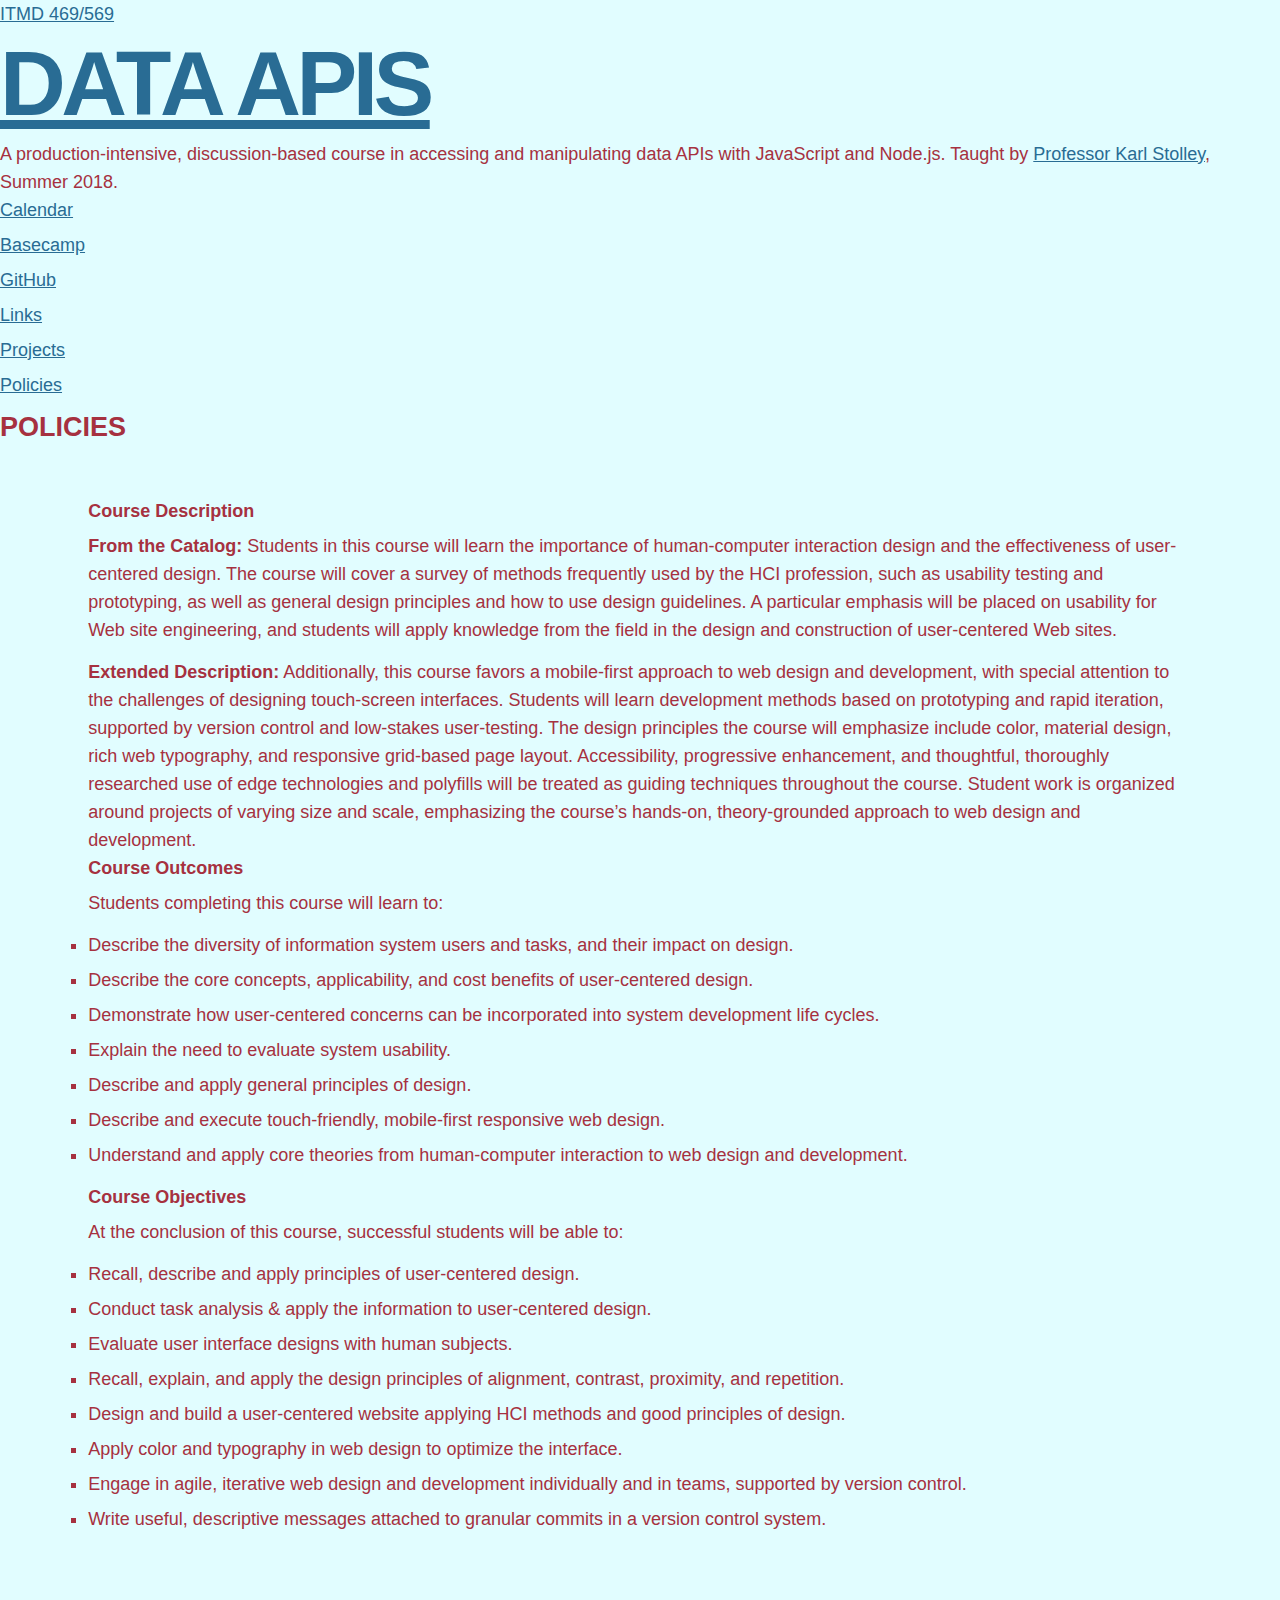
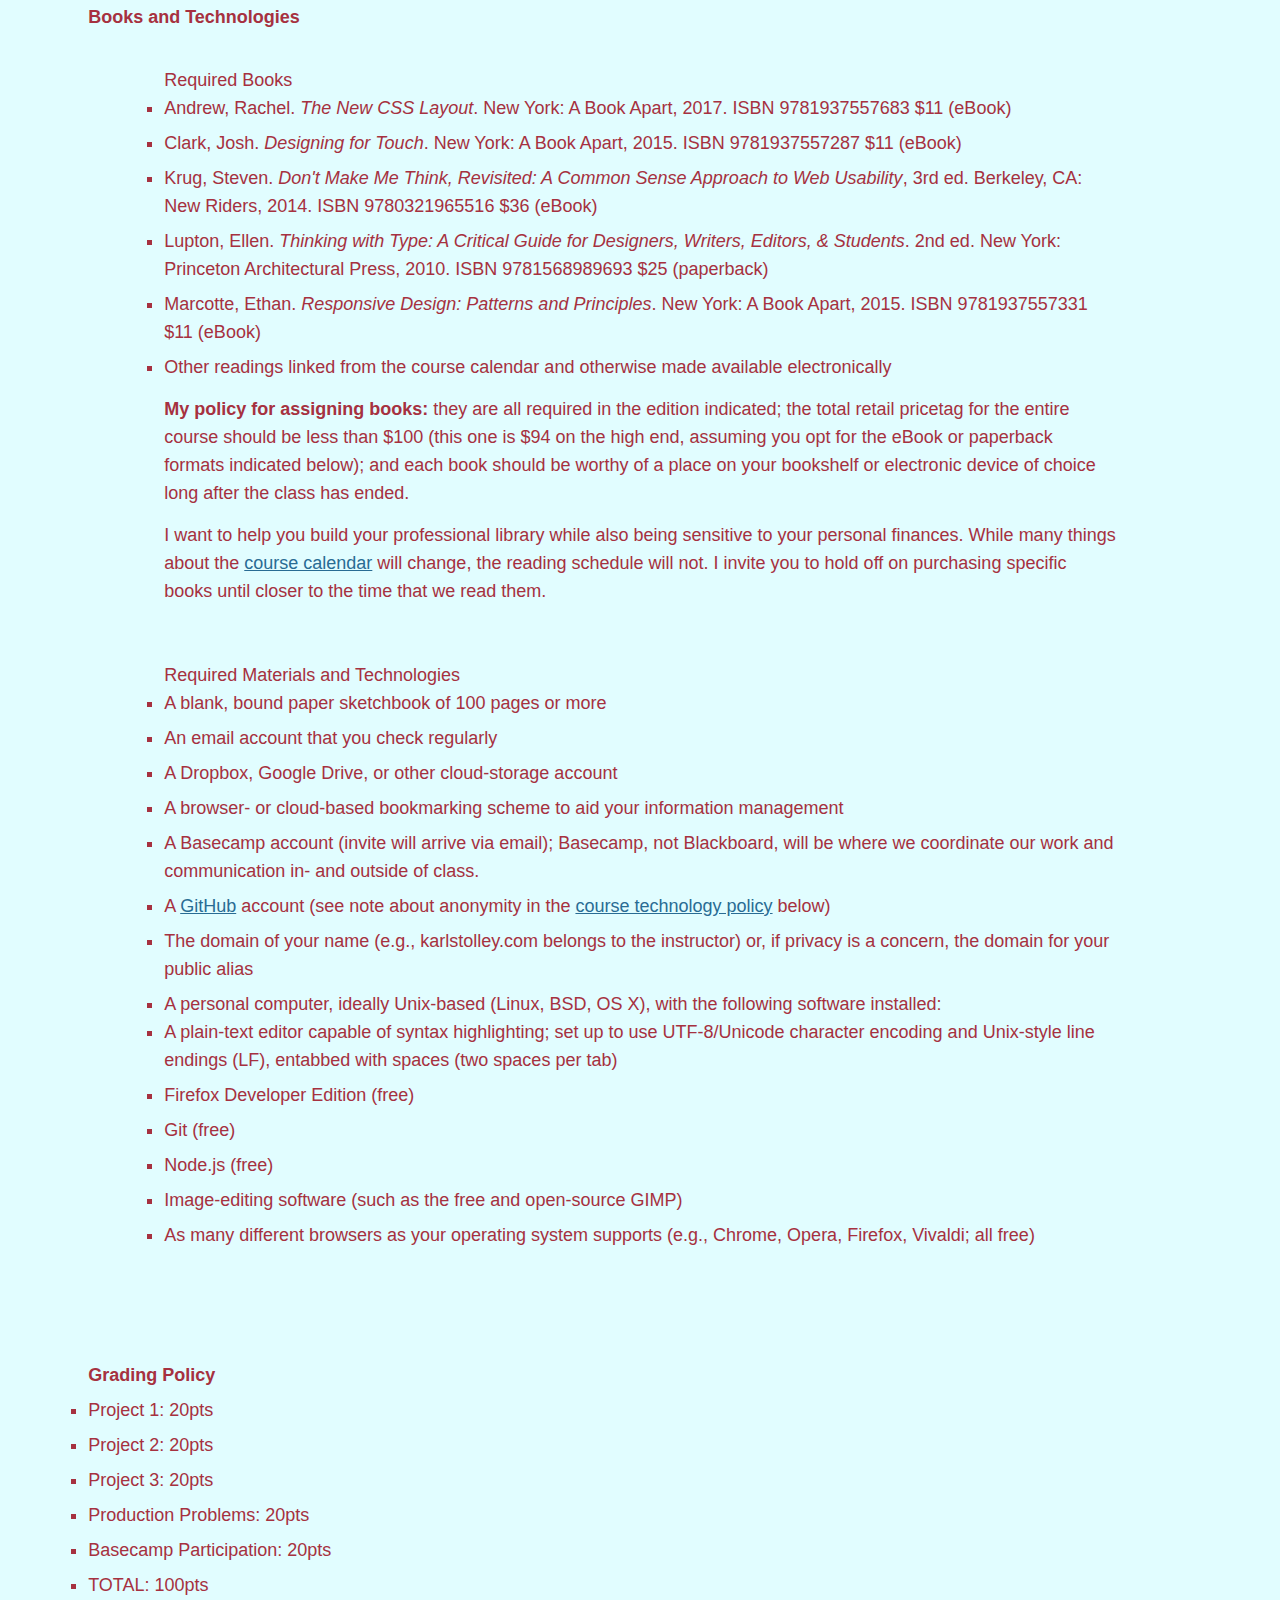
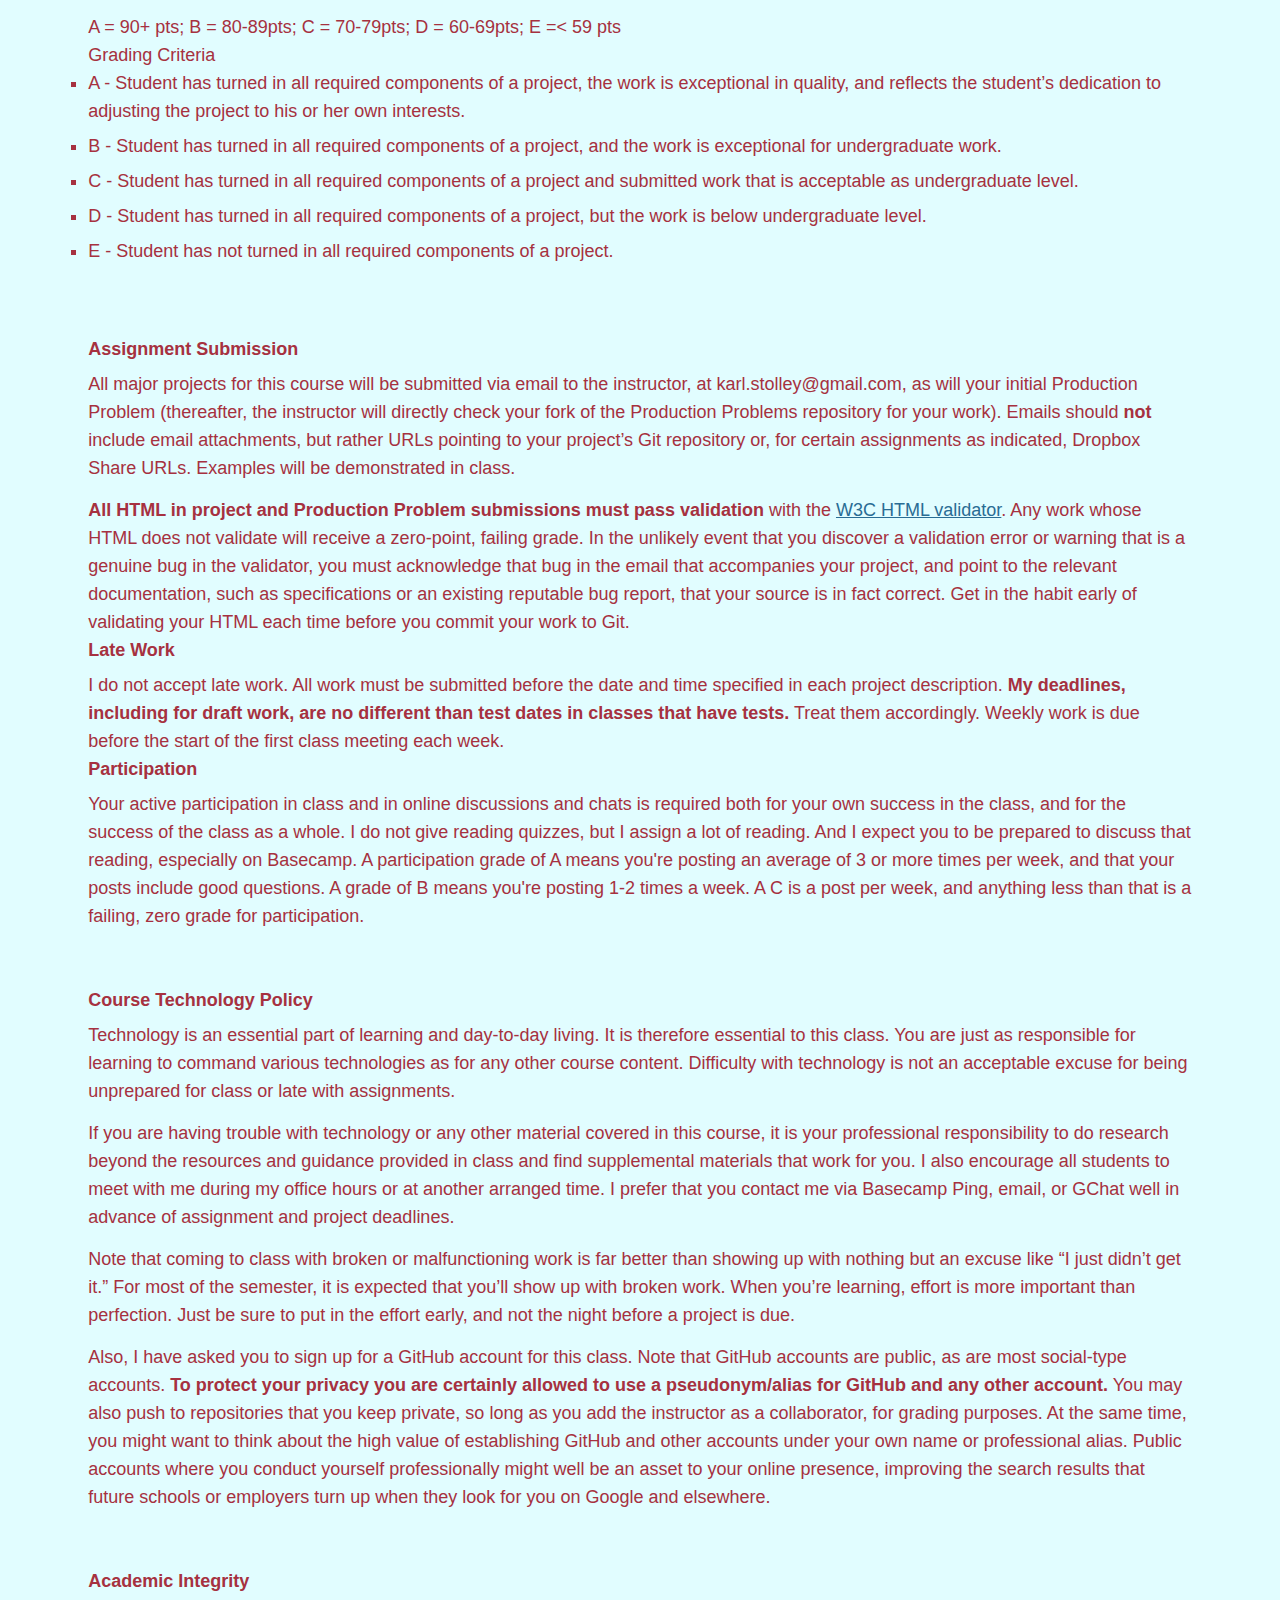
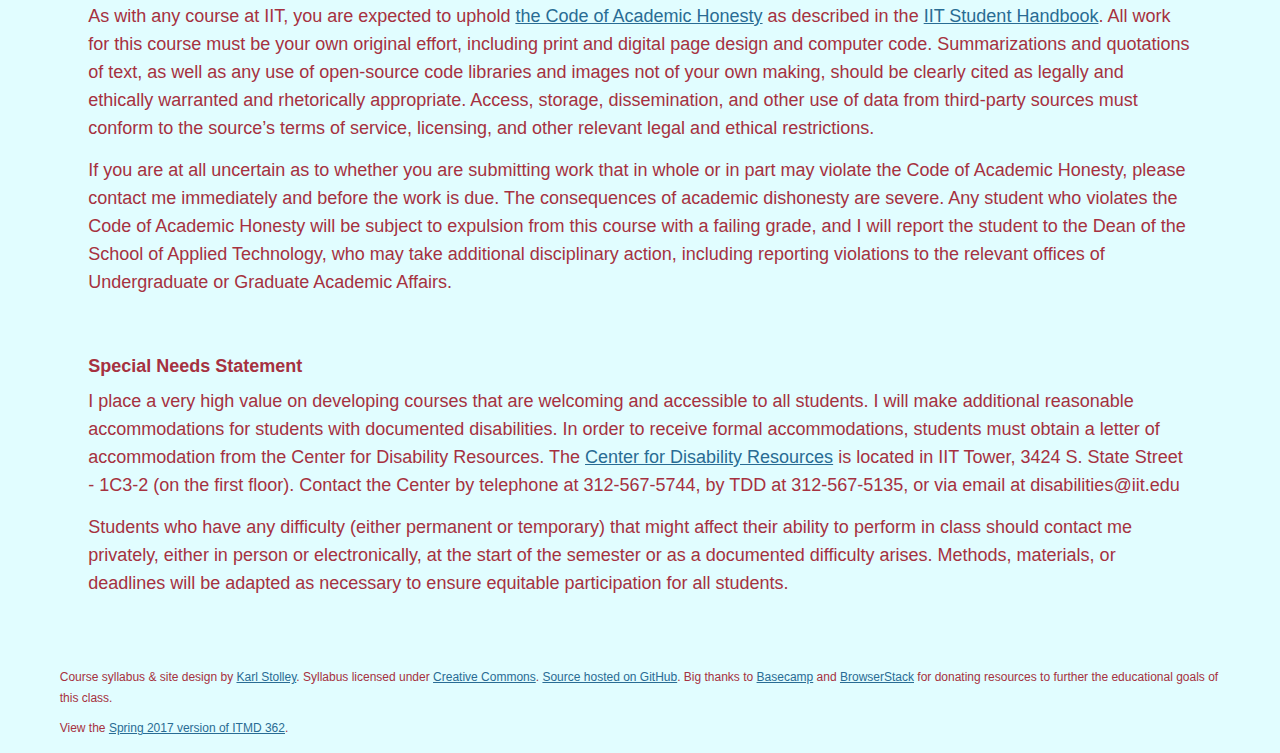
==== policies/index.html @ 27310d72 "Update <head> and <header> for summer API class" ====
<!DOCTYPE html>
<html lang="en" id="policies">
<head>
  <meta charset="utf-8" />
  <title>ITMD 469/569: Data APIs</title>
  <meta name="viewport" content="width=device-width, initial-scale=1.0, shrink-to-fit=no" />
  <link rel="stylesheet" href="../screen.css" media="screen" />
</head>
<body>
<header id="header">
  <a href="https://courses.karlstolley.com/summer-apis/" rel="home">
    <small>ITMD 469/569</small>
    <h1>
      Data APIs
    </h1>
  </a>
  <p class="tagline">
    A production-intensive, discussion-based course in accessing and manipulating data APIs with
    JavaScript and Node.js. Taught by <a href="../#instructor">Professor Karl Stolley</a>, Summer 2018.
  </p>
  <nav id="navigation">
    <ul class="nav">
      <li id="nav-cal"><a href="../">Calendar</a></li>
      <li id="nav-bcp"><a href="https://3.basecamp.com/3058761/projects/7580688">Basecamp</a></li>
      <li id="nav-dem"><a href="https://github.com/2018-summer-apis">GitHub</a></li>
      <li id="nav-lnk"><a href="../#links">Links</a></li>
      <li id="nav-pro"><a href="../projects/#current">Projects</a></li>
      <li id="nav-pol"><a href="../policies/">Policies</a></li>
    </ul>
  </nav>
</header>

<main id="content">
  <article class="primary">
    <header>
      <h2>Policies</h2>
    </header>
    <section id="general">
      <h3>Course Description</h3>
      <p>
        <b>From the Catalog:</b> Students in this course will learn the importance of
        human-computer interaction design and the effectiveness of user-centered design. The
        course will cover a survey of methods frequently used by the HCI profession, such as
        usability testing and prototyping, as well as general design principles and how to use
        design guidelines. A particular emphasis will be placed on usability for Web site
        engineering, and students will apply knowledge from the field in the design and
        construction of user-centered Web sites.
      </p>
      <p>
        <b>Extended Description:</b> Additionally, this course favors a mobile-first approach to
        web design and development, with special attention to the challenges of designing
        touch-screen interfaces. Students will learn development methods based on prototyping and
        rapid iteration, supported by version control and low-stakes user-testing. The design
        principles the course will emphasize include color, material design, rich web typography,
        and responsive grid-based page layout. Accessibility, progressive enhancement, and
        thoughtful, thoroughly researched use of edge technologies and polyfills will be treated
        as guiding techniques throughout the course. Student work is organized around projects of
        varying size and scale, emphasizing the course’s hands-on, theory-grounded approach to web
        design and development.
      </p>
      <h3>Course Outcomes</h3>
      <p>
        Students completing this course will learn to:
      </p>
      <ul>
        <li>
          Describe the diversity of information system users and tasks, and their impact on
          design.
        </li>
        <li>
          Describe the core concepts, applicability, and cost benefits of user-centered design.
        </li>
        <li>
          Demonstrate how user-centered concerns can be incorporated into system development
          life cycles.
        </li>
        <li>Explain the need to evaluate system usability.</li>
        <li>Describe and apply general principles of design.</li>
        <li>Describe and execute touch-friendly, mobile-first responsive web design.</li>
        <li>
          Understand and apply core theories from human-computer interaction to web design and
          development.
        </li>
      </ul>
      <h3>Course Objectives</h3>
      <p>
        At the conclusion of this course, successful students will be able to:
      </p>
      <ul>
        <li>Recall, describe and apply principles of user-centered design.</li>
        <li>Conduct task analysis &amp; apply the information to user-centered design.</li>
        <li>Evaluate user interface designs with human subjects.</li>
        <li>
          Recall, explain, and apply the design principles of alignment, contrast, proximity,
          and repetition.
        </li>
        <li>
          Design and build a user-centered website applying HCI methods and good principles of
          design.
        </li>
        <li>Apply color and typography in web design to optimize the interface.</li>
        <li>
          Engage in agile, iterative web design and development individually and in teams, supported
          by version control.
        </li>
        <li>
          Write useful, descriptive messages attached to granular commits in a version control
          system.
        </li>
      </ul>
    </section>
    <section id="materials">
      <h3>Books and Technologies</h3>
      <section id="books">
        <h4>Required Books</h4>
        <ul>
          <li>
            Andrew, Rachel. <i>The New CSS Layout</i>. New York: A Book Apart, 2017.
            ISBN 9781937557683 $11 (eBook)
          </li>
          <li>
            Clark, Josh. <i>Designing for Touch</i>. New York: A Book Apart, 2015.
            ISBN 9781937557287 $11 (eBook)
          </li>
          <li>
            Krug, Steven. <i>Don't Make Me Think, Revisited: A Common Sense Approach to Web
            Usability</i>, 3rd ed. Berkeley, CA: New Riders, 2014. ISBN 9780321965516 $36 (eBook)
          </li>
          <li>
            Lupton, Ellen. <i>Thinking with Type: A Critical Guide for Designers, Writers, Editors,
            &amp; Students</i>. 2nd ed. New York: Princeton Architectural Press, 2010.
            ISBN 9781568989693 $25 (paperback)
          </li>
          <li>
            Marcotte, Ethan. <i>Responsive Design: Patterns and Principles</i>. New York: A Book
            Apart, 2015. ISBN 9781937557331 $11 (eBook)
          </li>
          <li>
            Other readings linked from the course calendar and otherwise made available
            electronically
          </li>
        </ul>
        <p class="note">
          <b>My policy for assigning books:</b> they are all required in the edition indicated; the
          total retail pricetag for the entire course should be less than $100 (this one is $94 on
          the high end, assuming you opt for the eBook or paperback formats indicated below); and
          each book should be worthy of a place on your bookshelf or electronic device of choice
          long after the class has ended.
        </p>
        <p class="note">
          I want to help you build your professional library while also being sensitive to your
          personal finances. While many things about the <a href="../">course calendar</a> will
          change, the reading schedule will not. I invite you to hold off on purchasing specific
          books until closer to the time that we read them.
        </p>
      </section>
      <section id="technologies">
        <h4>Required Materials and Technologies</h4>
        <ul>
          <li>A blank, bound paper sketchbook of 100 pages or more</li>
          <li>An email account that you check regularly</li>
          <li>A Dropbox, Google Drive, or other cloud-storage account</li>
          <li>A browser- or cloud-based bookmarking scheme to aid your information management</li>
          <li>
            A Basecamp account (invite will arrive via email); Basecamp, not Blackboard, will be
            where we coordinate our work and communication in- and outside of class.
          </li>
          <li>
            A <a href="https://github.com/">GitHub</a> account (see note about anonymity in the
            <a href="technology-policy">course technology policy</a> below)
          </li>
          <li>
            The domain of your name (e.g., karlstolley.com belongs to the instructor) or, if privacy
            is a concern, the domain for your public alias
          </li>
          <li>
            A personal computer, ideally Unix-based (Linux, BSD, OS X), with the following
            software installed:
            <ul>
              <li>
                A plain-text editor capable of syntax highlighting; set up to use UTF-8/Unicode
                character encoding and Unix-style line endings (LF), entabbed with spaces (two
                spaces per tab)
              </li>
              <li>Firefox Developer Edition (free)</li>
              <li>Git (free)</li>
              <li>Node.js (free)</li>
              <li>Image-editing software (such as the free and open-source GIMP)</li>
              <li>
                As many different browsers as your operating system supports (e.g., Chrome, Opera,
                Firefox, Vivaldi; all free)
              </li>
            </ul>
          </li>
        </ul>
      </section>
    </section>
    <section id="grading">
      <h3>Grading Policy</h3>
      <ul>
        <li>Project 1: 20pts</li>
        <li>Project 2: 20pts</li>
        <li>Project 3: 20pts</li>
        <li>Production Problems: 20pts</li>
        <li>Basecamp Participation: 20pts</li>
        <li>TOTAL: 100pts</li>
      </ul>
      <p>A = 90+ pts; B = 80-89pts; C = 70-79pts; D = 60-69pts; E =&lt; 59 pts</p>
      <h4>Grading Criteria</h4>
      <ul>
        <li>
          A - Student has turned in all required components of a project, the work is
          exceptional in quality, and reflects the student’s dedication to adjusting the project
          to his or her own interests.
        </li>
        <li>
          B - Student has turned in all required components of a project, and the work is
          exceptional for undergraduate work.
        </li>
        <li>
          C - Student has turned in all required components of a project and submitted work that
          is acceptable as undergraduate level.
        </li>
        <li>
          D - Student has turned in all required components of a project, but the work is below
          undergraduate level.
        </li>
        <li>
          E - Student has not turned in all required components of a project.
        </li>
      </ul>
    </section>
    <section id="assignments">
      <h3>Assignment Submission</h3>
      <p>
        All major projects for this course will be submitted via email to the instructor, at
        karl.stolley@gmail.com, as will your initial Production Problem (thereafter, the instructor
        will directly check your fork of the Production Problems repository for your work).
        Emails should <b>not</b> include email attachments, but rather URLs pointing to your
        project’s Git repository or, for certain assignments as indicated, Dropbox Share URLs.
        Examples will be demonstrated in class.
      </p>
      <p>
        <b>All HTML in project and Production Problem submissions must pass validation</b> with the
        <a href="https://validator.w3.org/">W3C HTML validator</a>. Any work whose HTML does not
        validate will receive a zero-point, failing grade. In the unlikely event that you discover
        a validation error or warning that is a genuine bug in the validator, you must acknowledge
        that bug in the email that accompanies your project, and point to the relevant
        documentation, such as specifications or an existing reputable bug report, that your source
        is in fact correct. Get in the habit early of validating your HTML each time before you
        commit your work to Git.
      </p>
      <h3>Late Work</h3>
      <p>
        I do not accept late work. All work must be submitted before the date and time specified in
        each project description. <b>My deadlines, including for draft work, are no different than
        test dates in classes that have tests.</b> Treat them accordingly. Weekly work is due before
        the start of the first class meeting each week.
      </p>
      <h3>Participation</h3>
      <p>
        Your active participation in class and in online discussions and chats is required both for
        your own success in the class, and for the success of the class as a whole. I do not give
        reading quizzes, but I assign a lot of reading. And I expect you to be prepared to discuss
        that reading, especially on Basecamp. A participation grade of A means you're posting an
        average of 3 or more times per week, and that your posts include good questions. A grade of
        B means you're posting 1-2 times a week. A C is a post per week, and anything less than that
        is a failing, zero grade for participation.
      </p>
    </section>
    <section id="technology-policy">
      <h3>Course Technology Policy</h3>
      <p>
        Technology is an essential part of learning and day-to-day living. It is therefore
        essential to this class. You are just as responsible for learning to command various
        technologies as for any other course content. Difficulty with technology is not an
        acceptable excuse for being unprepared for class or late with assignments.
      </p>
      <p>
        If you are having trouble with technology or any other material covered in this course,
        it is your professional responsibility to do research beyond the resources and guidance
        provided in class and find supplemental materials that work for you. I also encourage
        all students to meet with me during my office hours or at another arranged time. I
        prefer that you contact me via Basecamp Ping, email, or GChat well in advance of assignment
        and project deadlines.
      </p>
      <p>
        Note that coming to class with broken or malfunctioning work is far better than showing
        up with nothing but an excuse like “I just didn’t get it.” For most of the semester, it
        is expected that you’ll show up with broken work. When you’re learning, effort is more
        important than perfection. Just be sure to put in the effort early, and not the night
        before a project is due.
      </p>
      <p>
        Also, I have asked you to sign up for a GitHub account for this class. Note that GitHub
        accounts are public, as are most social-type accounts. <b>To protect your privacy you are
        certainly allowed to use a pseudonym/alias for GitHub and any other account.</b> You may
        also push to repositories that you keep private, so long as you add the instructor as a
        collaborator, for grading purposes. At the same time, you might want to think about the high
        value of establishing GitHub and other accounts under your own name or professional alias.
        Public accounts where you conduct yourself professionally might well be an asset to your
        online presence, improving the search results that future schools or employers turn up when
        they look for you on Google and elsewhere.
      </p>
    </section>
    <section id="academic-integrity">
      <h3>Academic Integrity</h3>
      <p>
        As with any course at IIT, you are expected to uphold
        <a href="https://web.iit.edu/student-affairs/handbook/fine-print/code-academic-honesty">the Code of Academic Honesty</a>
        as described in the
        <a href="https://web.iit.edu/student-affairs/handbook">IIT Student Handbook</a>. All
        work for this course must be your own original effort, including print and digital page
        design and computer code. Summarizations and quotations of text, as well as any use of
        open-source code libraries and images not of your own making, should be clearly cited as
        legally and ethically warranted and rhetorically appropriate. Access, storage,
        dissemination, and other use of data from third-party sources must conform to the
        source’s terms of service, licensing, and other relevant legal and ethical restrictions.
      </p>
      <p>
        If you are at all uncertain as to whether you are submitting work that in whole or in
        part may violate the Code of Academic Honesty, please contact me immediately and before
        the work is due. The consequences of academic dishonesty are severe. Any student who
        violates the Code of Academic Honesty will be subject to expulsion from this course with
        a failing grade, and I will report the student to the Dean of the School of Applied
        Technology, who may take additional disciplinary action, including reporting
        violations to the relevant offices of Undergraduate or Graduate Academic Affairs.
      </p>
    </section>
    <section id="special-needs">
      <h3>Special Needs Statement</h3>
      <p>
        I place a very high value on developing courses that are welcoming and accessible to all
        students. I will make additional reasonable accommodations for students with documented
        disabilities. In order to receive formal accommodations, students must obtain a letter of
        accommodation from the Center for Disability Resources. The <a
        href="https://web.iit.edu/cdr">Center for Disability Resources</a> is located in IIT Tower,
        3424 S. State Street - 1C3-2  (on the first floor). Contact the Center by telephone at
        312-567-5744, by TDD at 312-567-5135, or via email at disabilities@iit.edu
      </p>
      <p>
        Students who have any difficulty (either permanent or temporary) that might affect their
        ability to perform in class should contact me privately, either in person or electronically,
        at the start of the semester or as a documented difficulty arises. Methods, materials,
        or deadlines will be adapted as necessary to ensure equitable participation for all
        students.
      </p>
    </section>
  </article>
</main>
<footer id="footer">
  <p class="fineprint">
    Course syllabus &amp; site design by <a href="https://karlstolley.com/">Karl Stolley</a>.
    Syllabus licensed under
    <a href="http://creativecommons.org/licenses/by/4.0/" rel="license">Creative Commons</a>.
    <a id="github" href="https://github.com/karlstolley/hci">Source hosted on GitHub</a>. Big thanks to
    <a href="https://basecamp.com">Basecamp</a> and
    <a href="https://www.browserstack.com">BrowserStack</a> for donating resources to further
    the educational goals of this class.
  </p>
  <p class="fineprint">View the <a href="/hci-2017/">Spring 2017 version of ITMD 362</a>.</p>
</footer>
<script src="https://ajax.googleapis.com/ajax/libs/jquery/3.2.1/jquery.min.js"></script>
<script src="../site.js"></script>
</body>
</html>
---- screen.css ----
/* http://meyerweb.com/eric/tools/css/reset/
   v2.0 | 20110126
   License: none (public domain)
*/
/* stylelint-disable */
/* Keep reset CSS to one minified line */
a,abbr,acronym,address,applet,article,aside,audio,b,big,blockquote,body,canvas,caption,center,cite,code,dd,del,details,dfn,div,dl,dt,em,embed,fieldset,figcaption,figure,footer,form,h1,h2,h3,h4,h5,h6,header,hgroup,html,i,iframe,img,ins,kbd,label,legend,li,mark,menu,nav,object,ol,output,p,pre,q,ruby,s,samp,section,small,span,strike,strong,sub,summary,sup,table,tbody,td,tfoot,th,thead,time,tr,tt,u,ul,var,video{margin:0;padding:0;border:0;font:inherit;vertical-align:baseline}article,aside,details,figcaption,figure,footer,header,hgroup,menu,nav,section{display:block}html{line-height:1}ol,ul{list-style:none}blockquote,q{quotes:none}blockquote:after,blockquote:before,q:after,q:before{content:'';content:none}table{border-collapse:collapse;border-spacing:0}
/* stylelint-enable */

/* Custom Site Styles */

/*
  Use the text-size-adjust property
  to prevent automatically inflating
  text on orientation changes
  (portrait to landscape on a phone,
  for example):
*/

html {
  text-rendering: optimizeLegibility;
  -webkit-text-size-adjust: 100%;
  -moz-text-size-adjust: 100%;
  -ie-text-size-adjust: 100%;
  text-size-adjust: 100%;
}

/* ========== Base Styles ========== */
/* Modular Scale: http://www.modularscale.com/?18&px&1.5 */

html {
  font-family: Helvetica, Arial, sans-serif;
  font-size: 1.125em; /* 18px */
  line-height: 1.5556em; /* 28px @ 18px */
  color: #a63140;
  background: #e1fdff;
}

h1,h2,h3 {
  font-weight: bold;
  text-transform: uppercase;
}
h1 {
  font-size: 2.2222em; /* 40 / 18 */
  line-height: 1.4em; /* 56 / 40 */
}
h2 {
  font-size: 1.5em; /* 27 / 18 */
  line-height: 1.037em; /* 28 / 27 */
  padding-bottom:  1.037em; /* 28px / 27px */
}
h3 {
  text-transform: none;
  padding-bottom: 0.3889em; /* 7px */
}

ul,ol {
  margin-left: 1em;
  padding-bottom: 0.3889em; /* 7px */
}
ul li {
  margin-left: 0;
  list-style-type: square;
}
li {
  padding-bottom: 0.3889em; /* 7px */
}
li p {
  padding-top: 0.3889em; /* 7px */
  padding-bottom: 0.3889em; /* 7px */
}
p + ul,
p + p {
  padding-top: 0.7778em; /* 14px */
}


a {
  color: #296c94;
}
cite,em,i {
  font-style: italic;
}
strong,b {
  font-weight: bold;
}

/* ========== Layout =============== */
section,
#details {
  padding: 1.5556em 4.6667%; /* 28px / 600px */
}


/* ========== Modules ============== */
h1 small {
  background: #ffd58e;
  color: #a63140;
  text-align: center;
  display: block;
  line-height: 1;
  font-size: 0.4444em; /* 18 / 40.5 */
  padding-top: 0.3333em; /* 6 / 18 */
  padding-bottom: 0.2222em; /* 4 / 18 */
  margin-bottom: 1.5555em; /* 28 / 18 */
  letter-spacing: 0.1em;
}
h1 b {
  text-transform: none;
  padding-left: 4.6667%;
}
ol.calendar {
  margin-left: 0;
}
#details {
  margin: 0;
}
#details li {
  list-style-type: none;
  padding: 0;
  text-indent: -1em;
  margin-left: 1em;
}
#principles,
#booklist,
#technology {
  color: #ffd58e;
  background: #a63140;
  font-family: Georgia, "Times New Roman", Times, Roman, serif;
}
#footer {
  padding: 3.5em 4.6667% 1.1667em 4.6667%;
  font-size: 0.6667em; /* 12px */
  line-height: 1.75em; /* 21px */
}

.calendar ul {
  color: #296c94;
}
#booklist ul {
  color: #e1fdff;
}
#booklist ul p {
  color: #ffd58e;
}
#booklist ul h3 {
  font-weight: inherit;
  margin: 0;
  padding: 0;
}

/* ========== State ================ */

html.wf-active,
.wf-active h1,
.wf-active h2,
.wf-active h3 {
  font-family: "ff-dax-web-pro";
}
.wf-active #principles,
.wf-active #booklist,
.wf-active #technology {
  font-family: "ff-karbid-slab-web-pro";
}

@media screen and (min-width: 435px) {
  h1 {
    text-align: left;
    font-size: 5.0625em; /* 91.125px */
    line-height: 1.2290em; /* 112 / 91 */
    letter-spacing: -0.05em; /* -4 / 40 */
  }
  h1 small {
    font-size: 0.1975em; /* 18 / 91.125 */
    padding-top: 0.3333em; /* 6 / 18 */
    padding-bottom: 0.2222em; /* 4 / 18 */
    margin-bottom: 0;
  }
  h1 b {
    display: block;
    font-weight: inherit;
    padding: 0 4.6667% 0 4.6667%; /* 28px / 600px */
  }
}

@media screen and (min-width: 550px) {
  ul,ol {
    margin-left: 0;
  }
}

@media screen and (min-width: 635px) {
  /* 3-column layout, 813px viewport
     56px margin, 28px gutter
     Columns    Offset  VP Offset
     1:  215    243     299
     2:  458    486     542
     3:  710    -
  */
  h1 b {
    padding: 0 6.888068881% 0 6.888068881%; /* 56px / 813 */
  }
  section,
  #details {
    padding: 1.5556em 6.888068881%; /* 56px / 813 */
  }
  #summary {
    padding-top: 1.5556em; /* 56px */
  }
}

@media screen and (min-width: 700px) {
  h1 b {
    padding-top: 0.307em; /* 28 / 91.125px = 0.307em */
  }
}

@media screen and  (min-width: 765px) {
  /* 3-column layout, 813px viewport
     56px margin, 28px gutter
     Columns    Offset  VP Offset
     1:  215    243     299
     2:  458    486     542
     3:  710    -
  */
  #details,
  #principles,
  #calendar,
  #technology {
    margin-left: 34.66476462%; /* 243 / 701 */
    padding-left: 3.44403444%; /* 28 / 813 */
  }
  #summary,
  #projects {
    position: absolute;
    width: 26.44526445%; /* 215 / 813 */
    padding: 1.5556em 0; /* 56 / 215 */
    padding-left: 6.888068881%;
  }
  #principles {
    margin-top: 6.222em; /* 112 / 18 = 6.2222222222em */
  }
  #calendar {
    margin-top: 4.667em; /* 84 / 18 = 4.667em */
  }
  #booklist {
    margin-top: 3.111em; /* 56 / 18 = 3.111 */
    margin-bottom: 4.667em; /* 84 / 18 = 4.667em */
  }
  #booklist li {
    display: flex;
    padding-bottom: 1.556em; /* 28 / 18 = 1.5556em */
  }
  #booklist li h3 {
    width: 30.67047076%; /* 215 / 701 */
  }
  #booklist li p {
    flex-basis: auto;
    padding: 0;
    margin: 0; /* 56 / 215 */
    width: 65.33523538%; /* 458 / 701 */
    margin-left: 5.991440799%;
  }
  #booklist aside {
    width: 65.33523538%; /* 458 / 701 */
    padding: 0;
  }
  #technology {
    margin-top: 9.333em; /* 168 / 18 = 9.333em */
  }
  #contact {
    margin-top: 4.667em; /* 84 / 18 = 4.667em */
    width: 65.33523538%; /* 458 / 701 */
  }
}

@media screen and (min-width: 1020px) {
  .calendar {
    display: flex;
    flex-flow: row wrap;
    justify-content: space-around;
  }
  .calendar > li {
    width: 50%;
  }
  .calendar > li:nth-child(odd) {
    box-sizing: border-box;
    padding-right: 1.5556em; /* 28 / 18 = 1.5556 */
  }
}
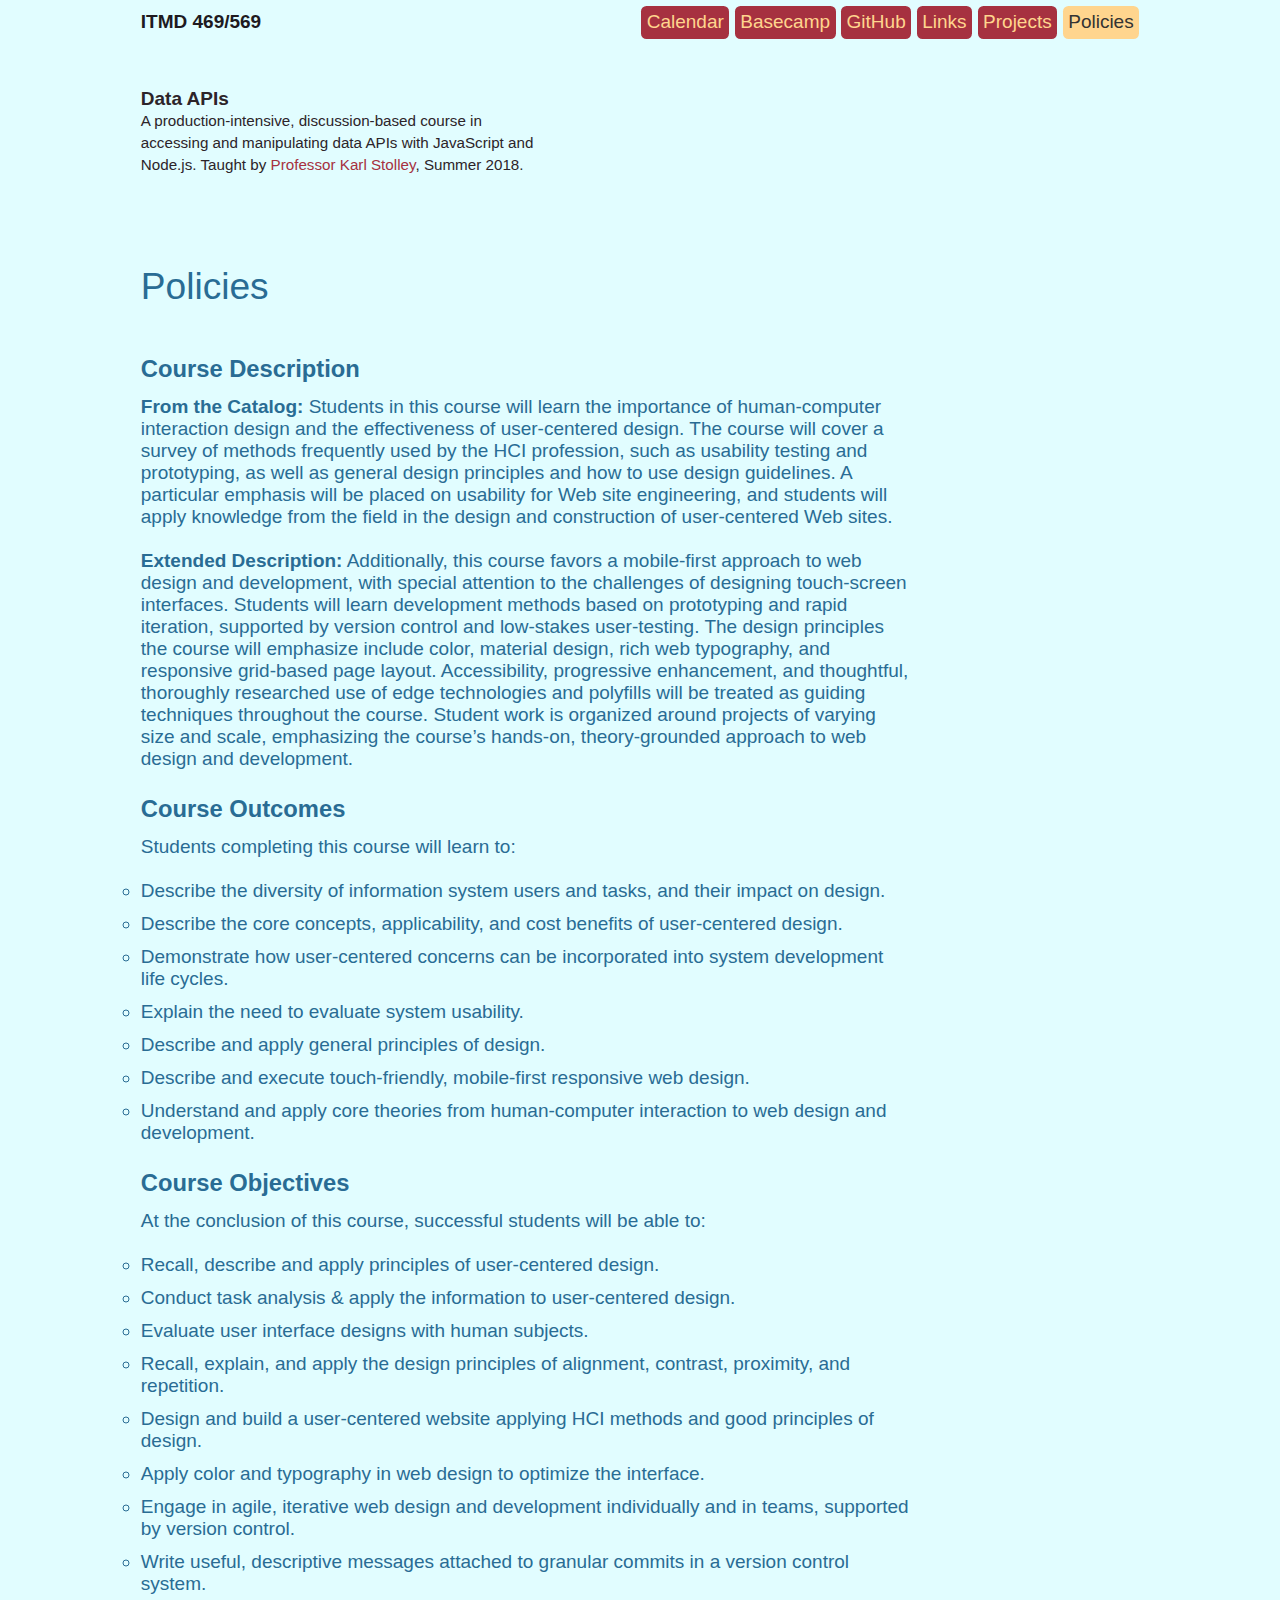
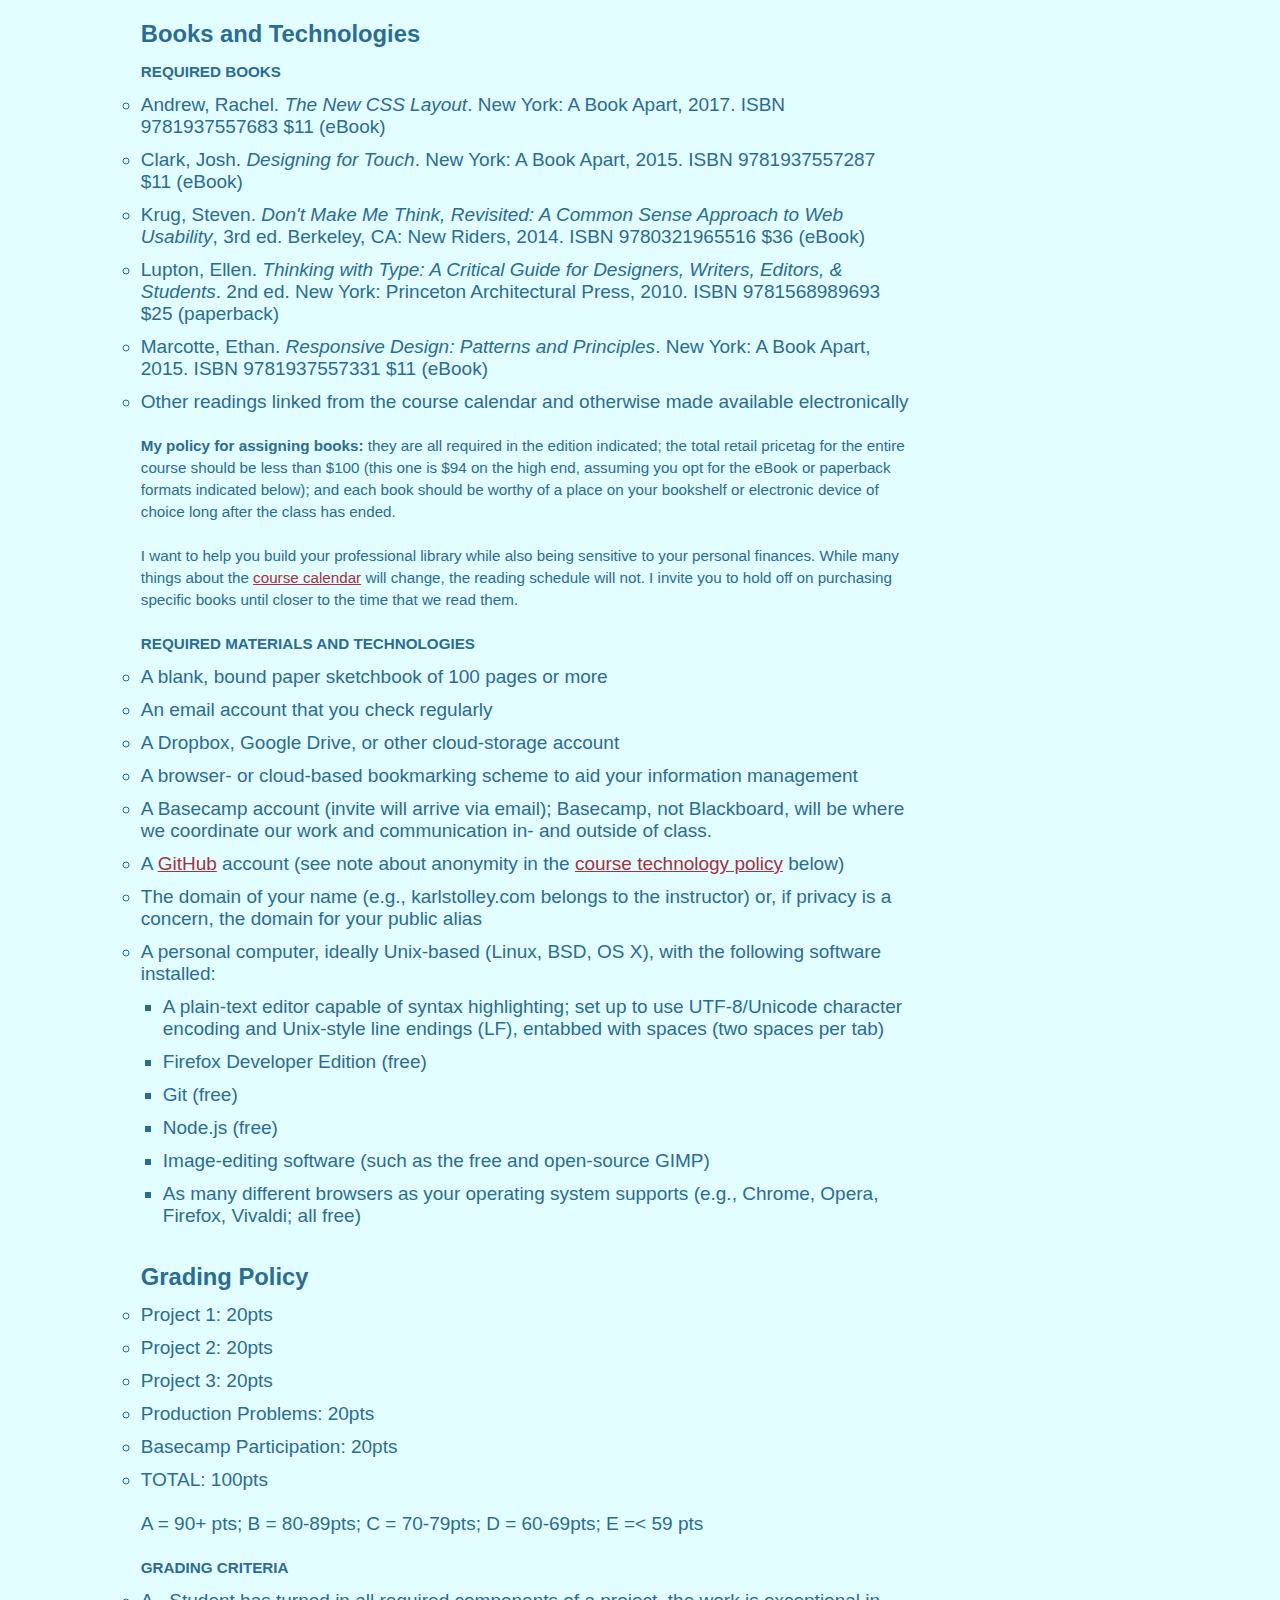
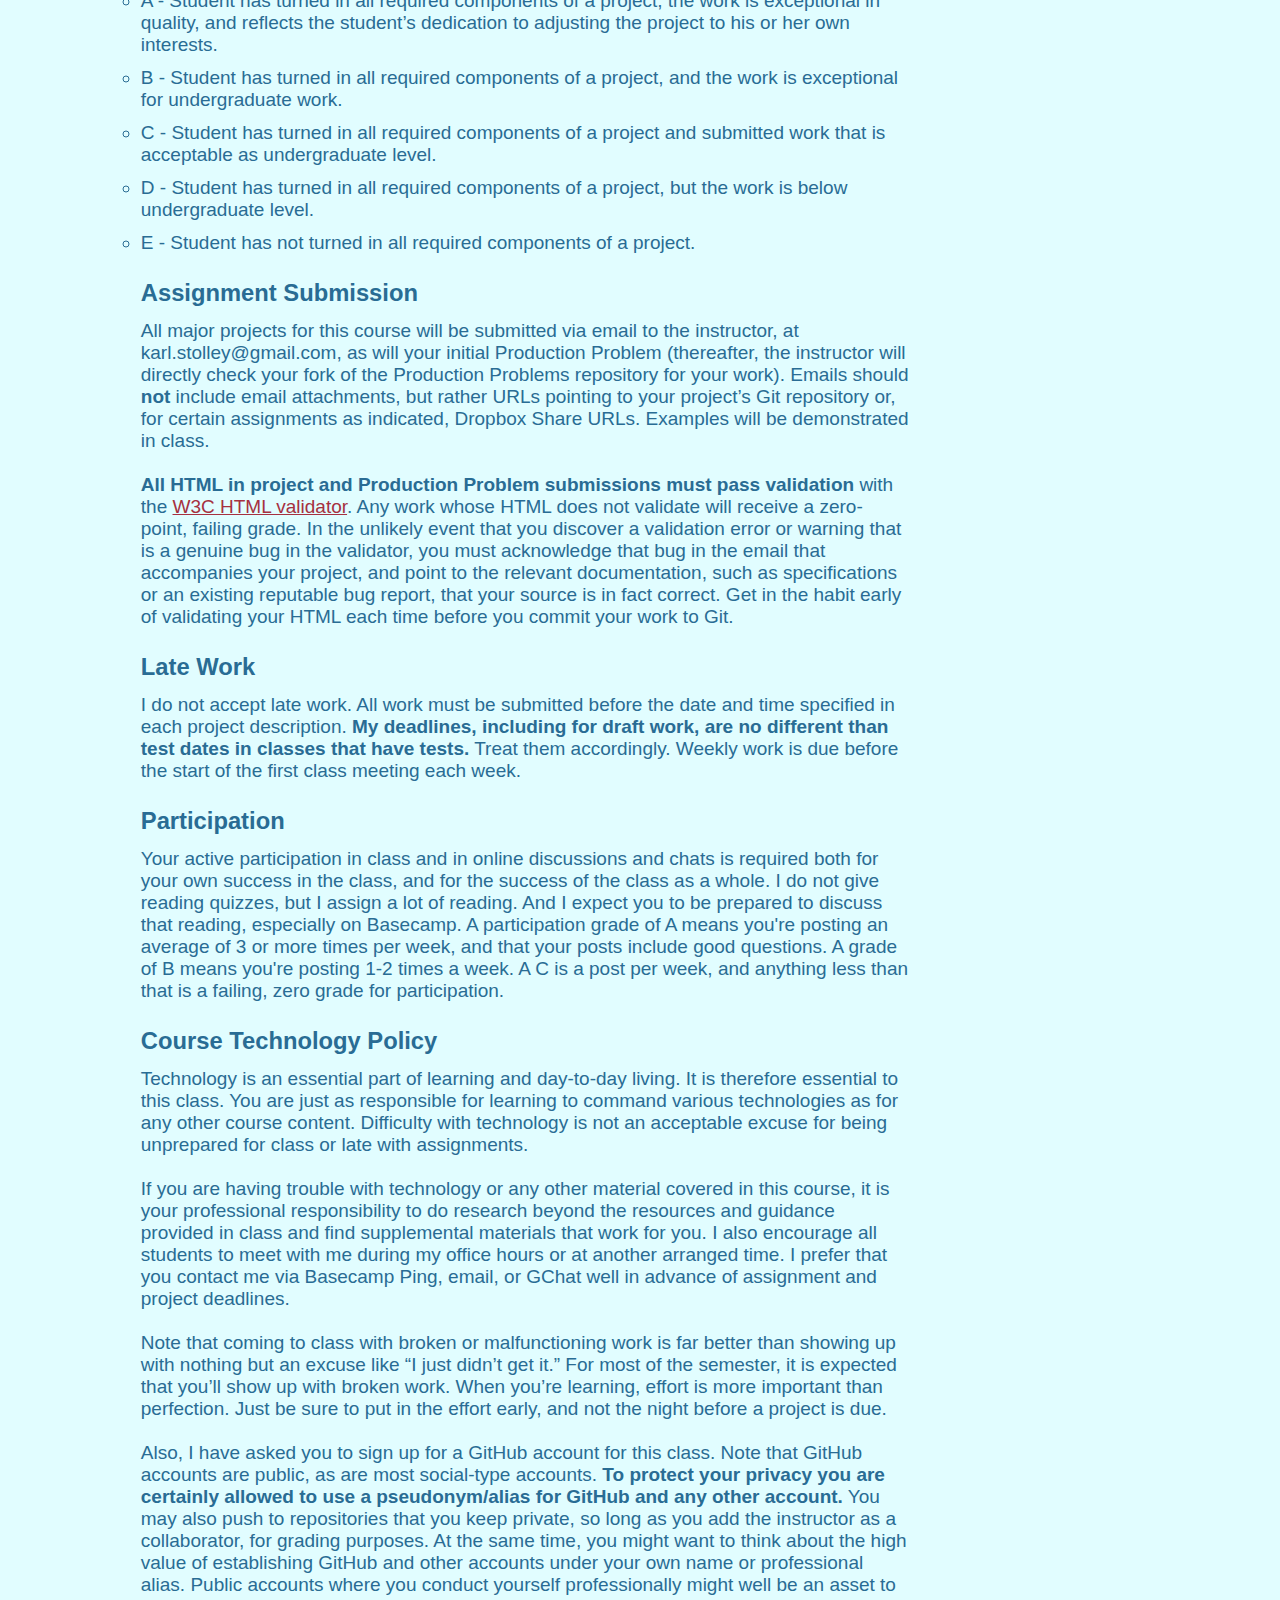
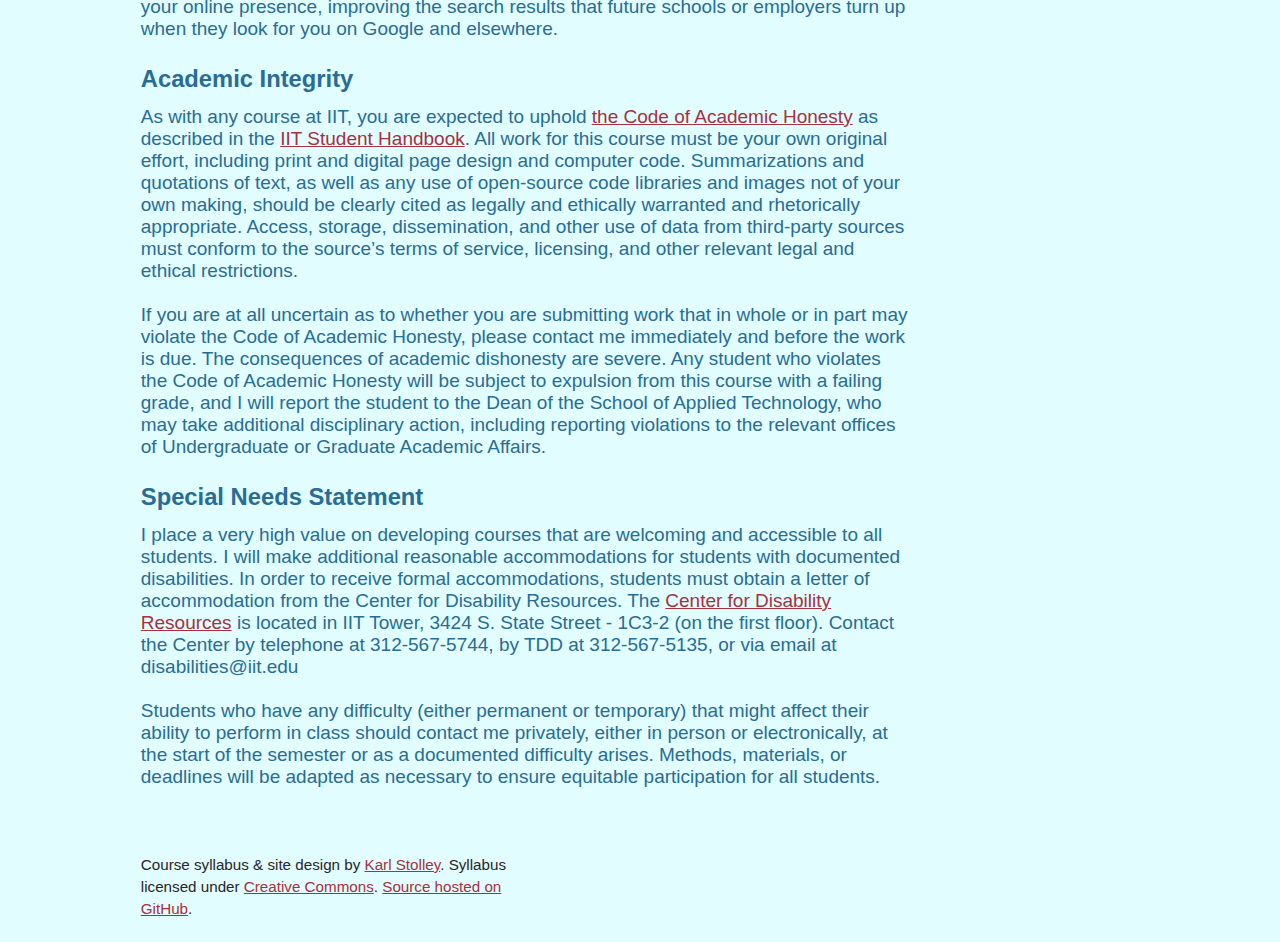
==== commit 4e7b9b01: "Update footers and links" ====
--- a/policies/index.html
+++ b/policies/index.html
@@ -353,12 +353,8 @@
     Course syllabus &amp; site design by <a href="https://karlstolley.com/">Karl Stolley</a>.
     Syllabus licensed under
     <a href="http://creativecommons.org/licenses/by/4.0/" rel="license">Creative Commons</a>.
-    <a id="github" href="https://github.com/karlstolley/hci">Source hosted on GitHub</a>. Big thanks to
-    <a href="https://basecamp.com">Basecamp</a> and
-    <a href="https://www.browserstack.com">BrowserStack</a> for donating resources to further
-    the educational goals of this class.
+    <a id="github" href="https://github.com/karlstolley/summer-apis">Source hosted on GitHub</a>.
   </p>
-  <p class="fineprint">View the <a href="/hci-2017/">Spring 2017 version of ITMD 362</a>.</p>
 </footer>
 <script src="https://ajax.googleapis.com/ajax/libs/jquery/3.2.1/jquery.min.js"></script>
 <script src="../site.js"></script>
--- a/screen.css
+++ b/screen.css
@@ -1,290 +1,405 @@
+@import "//fast.fonts.net/cssapi/d645cd83-c955-4277-a114-11f6324025d4.css";
+
 /* http://meyerweb.com/eric/tools/css/reset/
    v2.0 | 20110126
    License: none (public domain)
 */
 /* stylelint-disable */
 /* Keep reset CSS to one minified line */
-a,abbr,acronym,address,applet,article,aside,audio,b,big,blockquote,body,canvas,caption,center,cite,code,dd,del,details,dfn,div,dl,dt,em,embed,fieldset,figcaption,figure,footer,form,h1,h2,h3,h4,h5,h6,header,hgroup,html,i,iframe,img,ins,kbd,label,legend,li,mark,menu,nav,object,ol,output,p,pre,q,ruby,s,samp,section,small,span,strike,strong,sub,summary,sup,table,tbody,td,tfoot,th,thead,time,tr,tt,u,ul,var,video{margin:0;padding:0;border:0;font:inherit;vertical-align:baseline}article,aside,details,figcaption,figure,footer,header,hgroup,menu,nav,section{display:block}html{line-height:1}ol,ul{list-style:none}blockquote,q{quotes:none}blockquote:after,blockquote:before,q:after,q:before{content:'';content:none}table{border-collapse:collapse;border-spacing:0}
+a,abbr,acronym,address,applet,article,aside,audio,b,big,blockquote,body,canvas,caption,center,cite,code,dd,del,details,dfn,div,dl,dt,em,embed,fieldset,figcaption,figure,footer,form,h1,h2,h3,h4,h5,h6,header,hgroup,html,i,iframe,img,ins,kbd,label,legend,li,mark,menu,nav,object,ol,output,p,pre,q,ruby,s,samp,section,small,span,strike,strong,sub,summary,sup,table,tbody,td,tfoot,th,thead,time,tr,tt,u,ul,var,video{margin:0;padding:0;border:0;font:inherit;vertical-align:baseline}article,aside,details,figcaption,figure,footer,header,hgroup,menu,nav,section{display:block}html,.reset{line-height:1}ol,ul{list-style:none}blockquote,q{quotes:none}blockquote:after,blockquote:before,q:after,q:before{content:'';content:none}table{border-collapse:collapse;border-spacing:0}
 /* stylelint-enable */
 
 /* Custom Site Styles */
 
-/*
-  Use the text-size-adjust property
-  to prevent automatically inflating
-  text on orientation changes
-  (portrait to landscape on a phone,
-  for example):
-*/
+/* ========== Base Styles ========== */
 
 html {
-  text-rendering: optimizeLegibility;
+  /*
+    Use the text-size-adjust property
+    to prevent automatically inflating
+    text on orientation changes
+    (portrait to landscape on a phone,
+    for example):
+  */
   -webkit-text-size-adjust: 100%;
   -moz-text-size-adjust: 100%;
   -ie-text-size-adjust: 100%;
   text-size-adjust: 100%;
-}
-
-/* ========== Base Styles ========== */
-/* Modular Scale: http://www.modularscale.com/?18&px&1.5 */
-
-html {
-  font-family: Helvetica, Arial, sans-serif;
-  font-size: 1.125em; /* 18px */
-  line-height: 1.5556em; /* 28px @ 18px */
-  color: #a63140;
+  text-rendering: optimizeLegibility;
+  /*
+    Major Third Modular Scale
+    http://www.modularscale.com/?19&px&1.25
+  */
+  font-size: 1.1875em; /* 19 / 16px */
+  line-height: 1.1578947368em; /* 22 / 19px = 1.1578947368 */
+  font-family: "Camphor W04", Verdana, Helvetica, Arial, sans-serif;
+  color: #296c94; /* blue */
   background: #e1fdff;
 }
 
-h1,h2,h3 {
+h1,
+h2,
+h3,
+h4 {
   font-weight: bold;
+}
+h3 {
+  font-size: 1.25em; /* 23.75 / 19 = 1.25 */
+  line-height: 1.3894736842em; /* 33 / 23.75 = 1.3894736842 */
+}
+h4 {
+  font-size: 0.8em; /* 15.2px / 19px */
+  line-height: 1.4473684211em; /* 22 / 15.2px = 1.4473684211 */
+  padding-bottom: 0.7236842105em; /* 11 / 15.2 = 0.7236842105 */
   text-transform: uppercase;
 }
-h1 {
-  font-size: 2.2222em; /* 40 / 18 */
-  line-height: 1.4em; /* 56 / 40 */
-}
-h2 {
-  font-size: 1.5em; /* 27 / 18 */
-  line-height: 1.037em; /* 28 / 27 */
-  padding-bottom:  1.037em; /* 28px / 27px */
-}
-h3 {
-  text-transform: none;
-  padding-bottom: 0.3889em; /* 7px */
-}
-
-ul,ol {
-  margin-left: 1em;
-  padding-bottom: 0.3889em; /* 7px */
-}
-ul li {
-  margin-left: 0;
+
+p {
+  padding-bottom: 1.1578947368em;
+}
+
+ul {
+  list-style-type: circle;
+}
+li ul {
   list-style-type: square;
 }
-li {
-  padding-bottom: 0.3889em; /* 7px */
-}
-li p {
-  padding-top: 0.3889em; /* 7px */
-  padding-bottom: 0.3889em; /* 7px */
-}
-p + ul,
-p + p {
-  padding-top: 0.7778em; /* 14px */
-}
-
+
+ol {
+  counter-reset: enum;
+}
+ol, ul, li {
+  padding-bottom: 0.5789473684em; /* 11 / 19 = 0.5789473684 */
+}
+
+ol ol,
+ol ul,
+ul ul,
+ul ol {
+  padding-top: 0.5789473684em; /* 11 / 19 = 0.5789473684 */
+  padding-bottom: 0;
+}
+
+li ol,
+li ul {
+  padding-left: 1.1578947368em; /* 22 / 19px = 1.1578947368 */
+}
+
+ol > li::before {
+  counter-increment: enum;
+  content: counter(enum) ". ";
+  position: absolute;
+  margin-left: -1.1578947368em; /* 22 / 19px = 1.1578947368 */
+  font-weight: bold;
+}
 
 a {
-  color: #296c94;
-}
-cite,em,i {
+  color: #a63140; /* red */
+}
+b, strong {
+  font-weight: bold;
+}
+cite, em, i {
   font-style: italic;
 }
-strong,b {
+code {
+  font-family: Menlo, Monaco, "Droid Sans Mono", Courier, "Courier New", monospace;
+  font-size: 0.85em;
+  background: #b1c1c5;
+}
+
+header {
+  padding-bottom: 1.1578947368em; /* 22 / 19px = 1.1578947368 */
+}
+
+header small {
+  display: block;
+}
+
+/* Layout Styles */
+#header {
+  position: relative;
+  padding-top: 3.4736842105em; /* 66 / 19 = 3.4736842105 */
+}
+#header small,
+#nav-menu a {
+  display: block;
+  position: absolute;
+  top: 0;
+  left: 0.5789473684em; /* 11 / 19 = 0.5789473684 */
+  padding-top: 0.5789473684em; /* 11 / 19 = 0.5789473684 */
+  padding-bottom: 0.5789473684em; /* 11 / 19 = 0.5789473684 */
   font-weight: bold;
 }
-
-/* ========== Layout =============== */
-section,
-#details {
-  padding: 1.5556em 4.6667%; /* 28px / 600px */
-}
-
-
-/* ========== Modules ============== */
-h1 small {
-  background: #ffd58e;
-  color: #a63140;
+#nav-menu a {
+  left: auto;
+  top: 0.2894736842em; /* 5.5 / 19 = 0.2894736842em */
+  right: 0.2894736842em; /* 5.5 / 19 = 0.2894736842em */
+  padding: 0.2894736842em; /* 5.5 / 19 = 0.2894736842em */
+  border-radius: 0.2894736842em; /* 5.5 / 19 = 0.2894736842em */
+  font-weight: normal;
+  text-transform: uppercase;
+  background: #a63140;
+  color: #ffd58e;
+}
+.week h4 a {
+  display: inline-block;
+  padding: 0.1809210526em 0.3618421053em; /* 5.5 / 15.2 = 0.2894736842em; 2.75 / 15.2 = 0.1809210526 */
+  margin-left: 0.3618421053em;
+  border-radius: 0.3618421053em; /* 5.5 / 15.2 = 0.2894736842em */
+  font-weight: normal;
+  text-transform: uppercase;
+  text-decoration: none;
+  background: #b20064;
+  color: #d9e3de;
+}
+
+#header,
+#content,
+#links,
+#instructor,
+#footer {
+  padding-left: 11%; /* 33 / 300 = 0.11 */
+  padding-right: 11%; /* 33 / 300 = 0.11 */
+}
+#links,
+#instructor,
+#footer {
+  padding-top: 2.3157894737em; /* 44 / 19 = 2.3157894737 */
+}
+
+
+/* Modular Styles */
+#header a {
+  text-decoration: none;
+}
+#header a small {
+  color: #201a1f;
+}
+#header h1,
+#header .tagline,
+#footer {
+  color: #2c2429;
+}
+
+#content h2 {
+  font-weight: normal;
+  font-size: 1.9531052632em; /* 37.109 / 19 = 1.9531052632 */
+  line-height: 1.1856961923em; /* 44 / 37.109 = 1.1856961923 */
+  padding-bottom: 0.5928480961em; /* 22 / 37.109 = 0.5928480961 */
+}
+.assigned h3 {
+  font-size: inherit;
+  line-height: inherit;
+}
+#policies h3,
+#links h3,
+#instructor h3 {
+  padding-bottom: 0.4631578947em; /* 11 / 23.75 = 0.4631578947 */
+}
+h3 + small {
+  padding-bottom: 0.5789473684em; /* 11 / 19 = 0.5789473684 */
+}
+
+
+
+.tagline,
+.note,
+#footer p {
+  font-size: 0.8em; /* 15.2px / 19px */
+  line-height: 1.4473684211em; /* 22 / 15.2px = 1.4473684211 */
+  padding-bottom: 1.4473684211em;
+}
+
+.nav,
+.agenda,
+.assignments {
+  list-style-type: none;
+}
+
+.nav a {
+  display: block;
+  padding: 0.2894736842em; /* 5.5 / 19 = 0.2894736842em */
+  border-radius: 0.2894736842em;
   text-align: center;
+  background: #a63140;
+  color: #ffd58e;
+}
+
+#calendar #nav-cal a,
+#policies #nav-pol a,
+#projects #nav-pro a {
+  color: #333;
+  background-color: #ffd58e;
+}
+
+.agenda ol,
+.assignments ol {
+  padding-left: 0;
+  padding-top: 0;
+}
+
+.meeting::before {
+  content: "";
+}
+
+.week .assigned {
+  padding: 1.1578947368em; /* 22 / 19px = 1.1578947368 */
+  padding-left: 1.7368421053em; /* 33 / 19 = 1.7368421053 */
+  padding-bottom: 0;
+  background-color: rgba(41,108,148,.2); /* dark blue shade */
+}
+.week + .week {
+  margin-top: 2.3157894737em; /* 44 / 19 */
+}
+
+.button .toggle {
   display: block;
-  line-height: 1;
-  font-size: 0.4444em; /* 18 / 40.5 */
-  padding-top: 0.3333em; /* 6 / 18 */
-  padding-bottom: 0.2222em; /* 4 / 18 */
-  margin-bottom: 1.5555em; /* 28 / 18 */
-  letter-spacing: 0.1em;
-}
-h1 b {
-  text-transform: none;
-  padding-left: 4.6667%;
-}
-ol.calendar {
-  margin-left: 0;
-}
-#details {
-  margin: 0;
-}
-#details li {
-  list-style-type: none;
+  margin-top: 1.1578947368em; /* 22 / 19px = 1.1578947368 */
+  padding: 0.2894736842em; /* 5.5 / 19 = 0.2894736842em */
+  border-radius: 0.2894736842em; /* 5.5 / 19 = 0.2894736842em */
+  width: 50%;
+  text-decoration: none;
+  text-align: center;
+  background: #b20064;
+  color: #d9e3de;
+}
+
+/* State Styles */
+.js .nav {
+  height: 0;
   padding: 0;
-  text-indent: -1em;
-  margin-left: 1em;
-}
-#principles,
-#booklist,
-#technology {
-  color: #ffd58e;
-  background: #a63140;
-  font-family: Georgia, "Times New Roman", Times, Roman, serif;
-}
-#footer {
-  padding: 3.5em 4.6667% 1.1667em 4.6667%;
-  font-size: 0.6667em; /* 12px */
-  line-height: 1.75em; /* 21px */
-}
-
-.calendar ul {
-  color: #296c94;
-}
-#booklist ul {
-  color: #e1fdff;
-}
-#booklist ul p {
-  color: #ffd58e;
-}
-#booklist ul h3 {
-  font-weight: inherit;
-  margin: 0;
-  padding: 0;
-}
-
-/* ========== State ================ */
-
-html.wf-active,
-.wf-active h1,
-.wf-active h2,
-.wf-active h3 {
-  font-family: "ff-dax-web-pro";
-}
-.wf-active #principles,
-.wf-active #booklist,
-.wf-active #technology {
-  font-family: "ff-karbid-slab-web-pro";
-}
-
-@media screen and (min-width: 435px) {
-  h1 {
-    text-align: left;
-    font-size: 5.0625em; /* 91.125px */
-    line-height: 1.2290em; /* 112 / 91 */
-    letter-spacing: -0.05em; /* -4 / 40 */
-  }
-  h1 small {
-    font-size: 0.1975em; /* 18 / 91.125 */
-    padding-top: 0.3333em; /* 6 / 18 */
-    padding-bottom: 0.2222em; /* 4 / 18 */
-    margin-bottom: 0;
-  }
-  h1 b {
-    display: block;
-    font-weight: inherit;
-    padding: 0 4.6667% 0 4.6667%; /* 28px / 600px */
-  }
-}
-
-@media screen and (min-width: 550px) {
-  ul,ol {
+  overflow-y: hidden;
+}
+.js .expandable .nav {
+  transition: height .2s ease-out;
+}
+.js .is-expanded .nav {
+  height: 11.5789473684em; /* 220 / 19 = 11.5789473684em */
+}
+.js .is-expanded #nav-menu a {
+  background: inherit;
+  color: #666;
+}
+.js body::after {
+  display: none;
+  content: 'menu';
+}
+
+#calendar.js .extended {
+  display: none;
+}
+#calendar.js .is-visible .extended {
+  display: block;
+}
+
+/* 660px / 16 = 37.5em */
+@media screen and (min-width: 41.25em) {
+  #header {
+    padding-top: 4.6315789474em; /* 88 / 19 = 4.6315789474 */
+  }
+  #content h2 {
+    padding-top: 1.1856961923em; /* 44 / 37.109 = 1.1856961923 */
+  }
+  .nav {
+    position: absolute;
+    right: 0.2894736842em; /* 5.5 / 19 = 0.2894736842em */;
+    top: 0.2894736842em; /* 5.5 / 19 = 0.2894736842em */;
+  }
+  .nav li {
+    float: left;
+    margin-left: 0.2894736842em; /* 5.5 / 19 = 0.2894736842em */
+  }
+  .flexbox .nav {
+    display: flex;
+  }
+  .flexbox .nav li {
+    float: none;
+  }
+  .js .nav {
+    height: auto;
+    padding-bottom: 0.5789473684em; /* 11 / 19 = 0.5789473684 */
+    overflow-y: auto;
+  }
+  .js body::after {
+    content: '';
+  }
+}
+
+/* 820 / 16 = 51.25em */
+@media screen and (min-width: 51.25em) {
+  #header h1,
+  #header .tagline,
+  #footer p {
+    width: 40%;
+  }
+  #header small {
+    left: 11%;
+  }
+  .nav {
+    right: 11%; /* TODO: Align with RH column on calendar */
+  }
+  #projects #content,
+  #policies #content,
+  #instructor {
+    width: 60%;
+  }
+  .week .agenda {
+    float: left;
+    width: 40%;
+  }
+  .week .assigned {
+    margin-left: 45%;
+  }
+  .week > header {
+    clear: both;
+    padding-top: 1.1578947368em; /* 22 / 19px = 1.1578947368 */
+    padding-bottom: 1.1578947368em; /* 22 / 19px = 1.1578947368 */
+  }
+  #calendar.cssgrid .is-visible .extended {
+    display: grid; /* Yuck, yuck, yuck */
+  }
+  .cssgrid .week {
+    display: grid;
+    grid-template-columns: 40% 60%;
+    grid-template-areas:
+    "header header"
+    "agenda assigned";
+    grid-column-gap: 1.1578947368em; /* 22 / 19px = 1.1578947368 */
+  }
+  .cssgrid .week > header {
+    grid-area: header;
+  }
+  .cssgrid .week .agenda {
+    grid-area: agenda;
+    float: none;
+    width: auto;
+  }
+  .meeting {
+    padding-bottom: 1.7368421053em; /* 33 / 19 = 1.7368421053 */
+  }
+  .cssgrid .week .assigned {
+    grid-area: .assigned;
     margin-left: 0;
   }
-}
-
-@media screen and (min-width: 635px) {
-  /* 3-column layout, 813px viewport
-     56px margin, 28px gutter
-     Columns    Offset  VP Offset
-     1:  215    243     299
-     2:  458    486     542
-     3:  710    -
-  */
-  h1 b {
-    padding: 0 6.888068881% 0 6.888068881%; /* 56px / 813 */
-  }
-  section,
-  #details {
-    padding: 1.5556em 6.888068881%; /* 56px / 813 */
-  }
-  #summary {
-    padding-top: 1.5556em; /* 56px */
-  }
-}
-
-@media screen and (min-width: 700px) {
-  h1 b {
-    padding-top: 0.307em; /* 28 / 91.125px = 0.307em */
-  }
-}
-
-@media screen and  (min-width: 765px) {
-  /* 3-column layout, 813px viewport
-     56px margin, 28px gutter
-     Columns    Offset  VP Offset
-     1:  215    243     299
-     2:  458    486     542
-     3:  710    -
-  */
-  #details,
-  #principles,
-  #calendar,
-  #technology {
-    margin-left: 34.66476462%; /* 243 / 701 */
-    padding-left: 3.44403444%; /* 28 / 813 */
-  }
-  #summary,
-  #projects {
-    position: absolute;
-    width: 26.44526445%; /* 215 / 813 */
-    padding: 1.5556em 0; /* 56 / 215 */
-    padding-left: 6.888068881%;
-  }
-  #principles {
-    margin-top: 6.222em; /* 112 / 18 = 6.2222222222em */
-  }
-  #calendar {
-    margin-top: 4.667em; /* 84 / 18 = 4.667em */
-  }
-  #booklist {
-    margin-top: 3.111em; /* 56 / 18 = 3.111 */
-    margin-bottom: 4.667em; /* 84 / 18 = 4.667em */
-  }
-  #booklist li {
-    display: flex;
-    padding-bottom: 1.556em; /* 28 / 18 = 1.5556em */
-  }
-  #booklist li h3 {
-    width: 30.67047076%; /* 215 / 701 */
-  }
-  #booklist li p {
-    flex-basis: auto;
-    padding: 0;
-    margin: 0; /* 56 / 215 */
-    width: 65.33523538%; /* 458 / 701 */
-    margin-left: 5.991440799%;
-  }
-  #booklist aside {
-    width: 65.33523538%; /* 458 / 701 */
-    padding: 0;
-  }
-  #technology {
-    margin-top: 9.333em; /* 168 / 18 = 9.333em */
-  }
-  #contact {
-    margin-top: 4.667em; /* 84 / 18 = 4.667em */
-    width: 65.33523538%; /* 458 / 701 */
-  }
-}
-
-@media screen and (min-width: 1020px) {
-  .calendar {
-    display: flex;
-    flex-flow: row wrap;
-    justify-content: space-around;
-  }
-  .calendar > li {
-    width: 50%;
-  }
-  .calendar > li:nth-child(odd) {
-    box-sizing: border-box;
-    padding-right: 1.5556em; /* 28 / 18 = 1.5556 */
-  }
-}
+  .cssgrid #links {
+    display: grid;
+    grid-template-columns: 1fr 1fr 1fr;
+    grid-template-areas:
+      "header header header"
+      "course tools references";
+    grid-column-gap: 1.7368421053em; /* 33 / 19px = 1.7368421053 */
+  }
+  .cssgrid header {
+    grid-area: header;
+  }
+  .cssgrid #course-resources {
+    grid-area: course;
+  }
+  .cssgrid #essential-tools {
+    grid-area: tools;
+  }
+  .cssgrid #essential-references {
+    grid-area: references;
+  }
+}
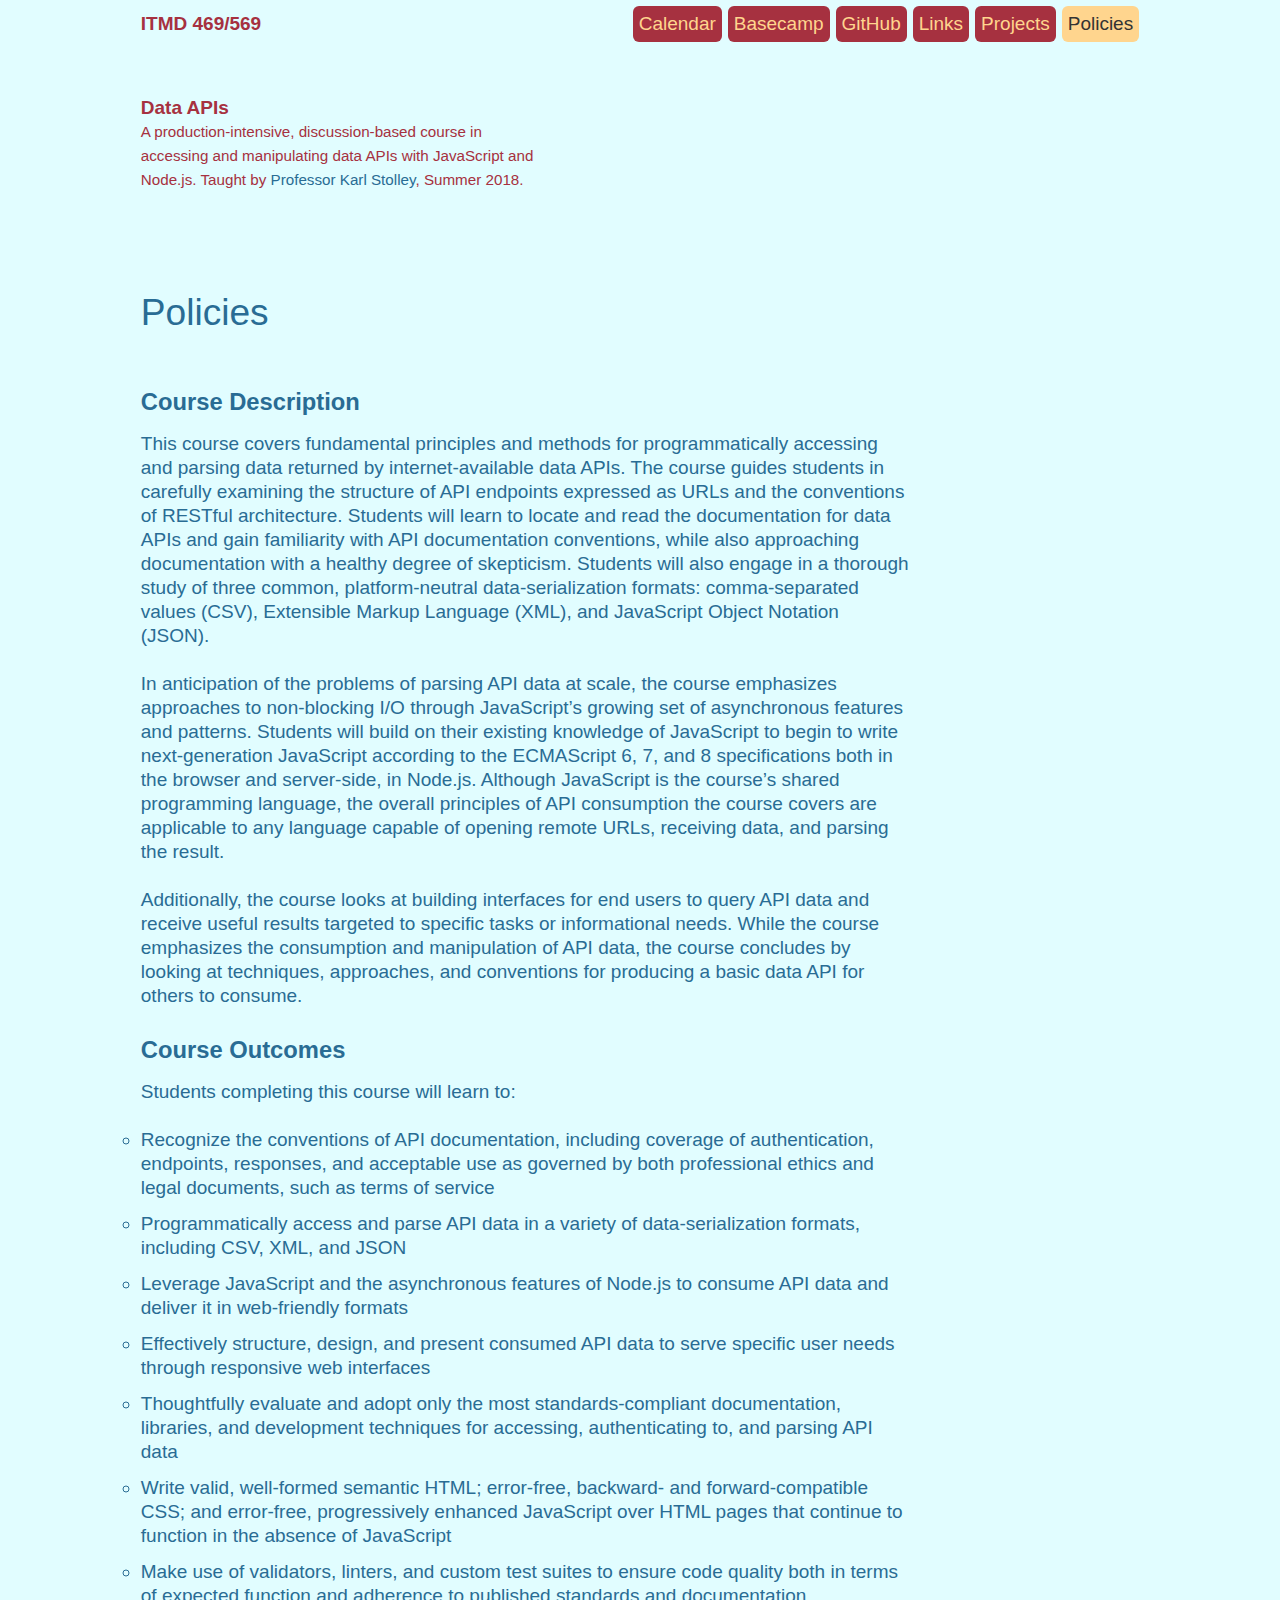
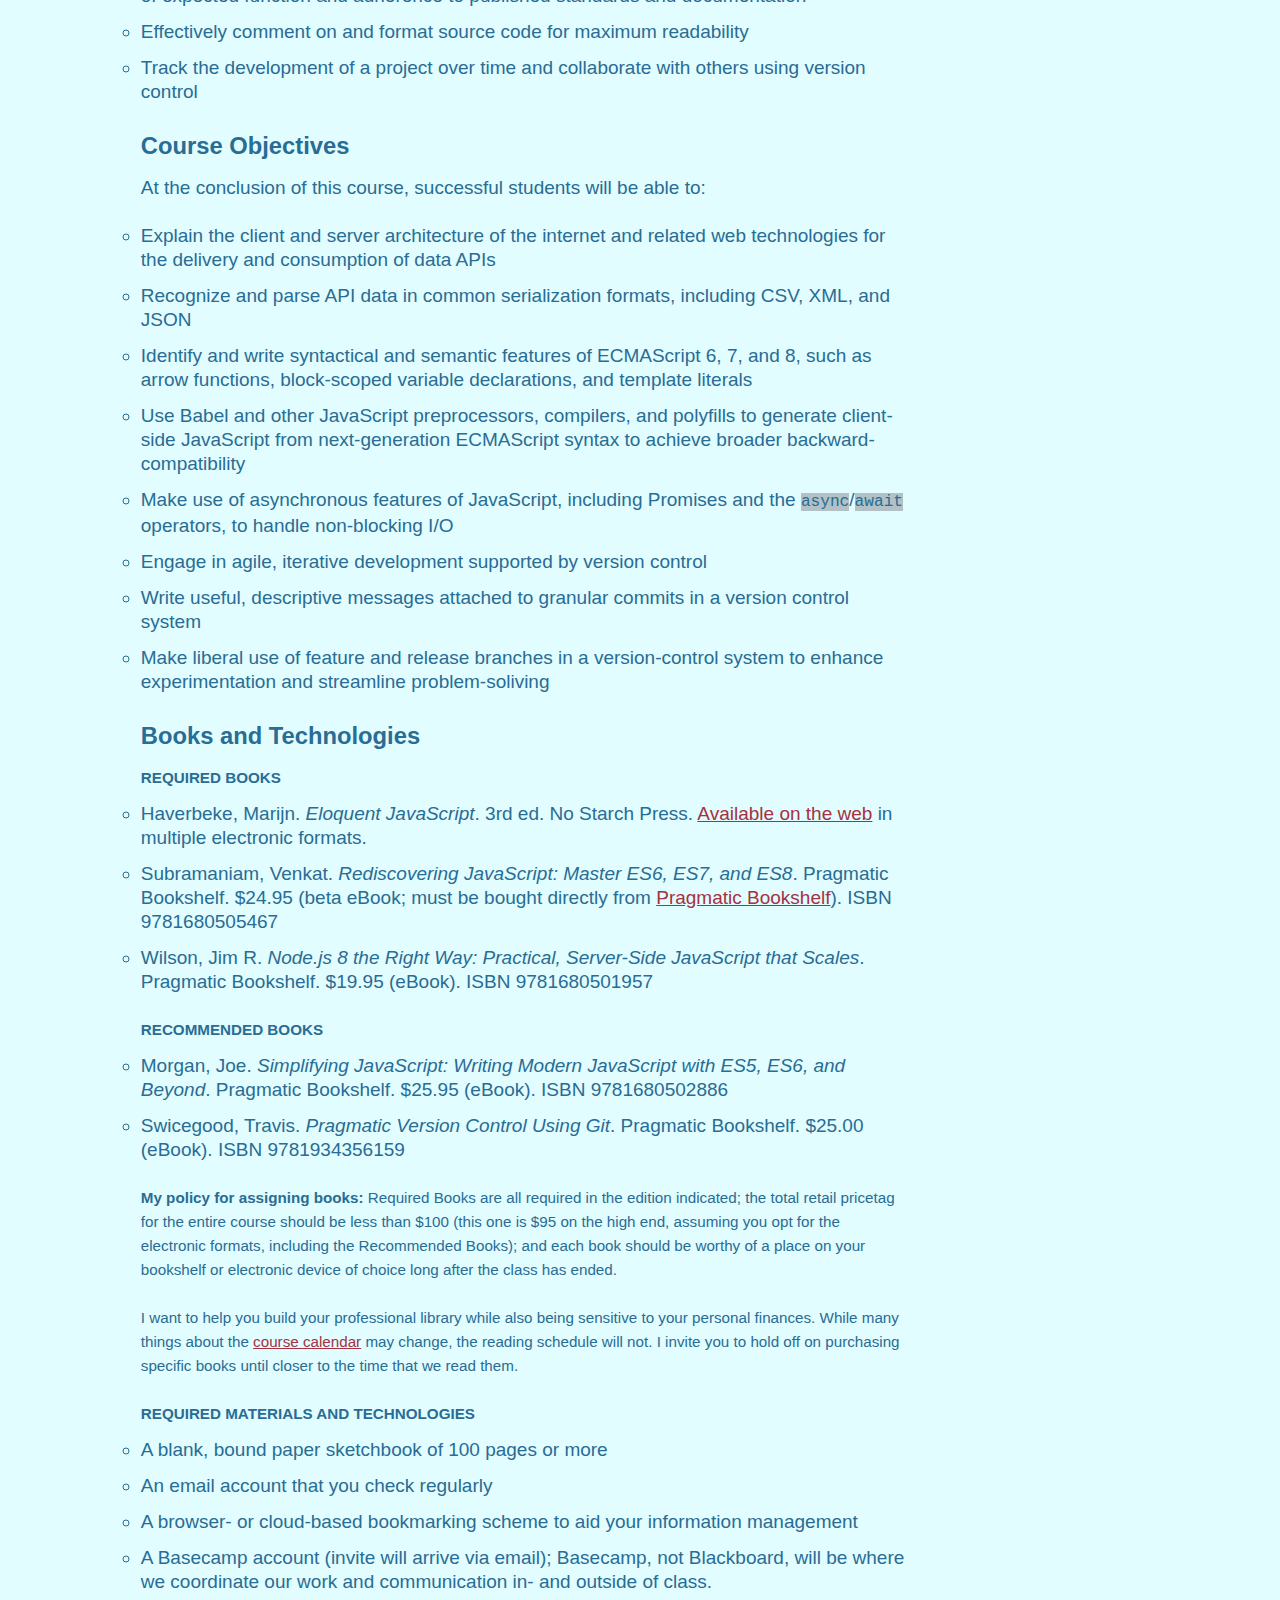
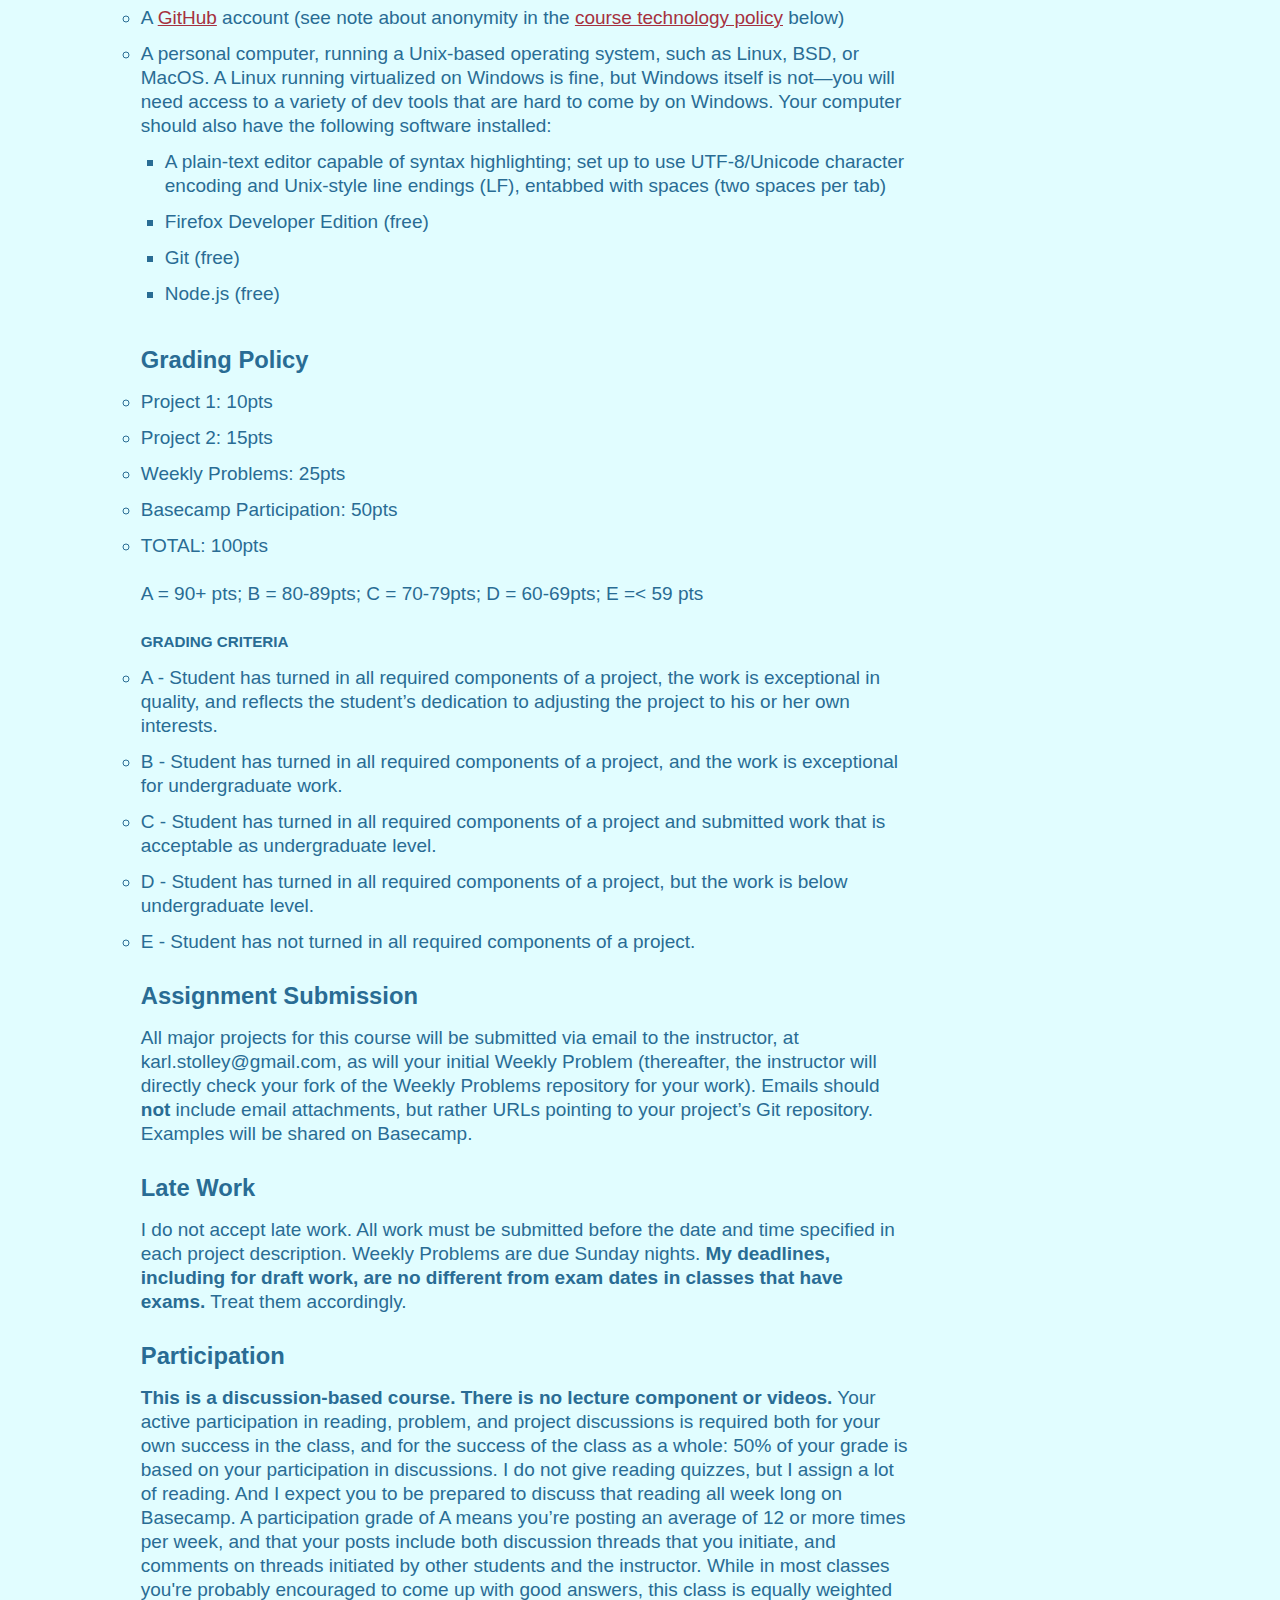
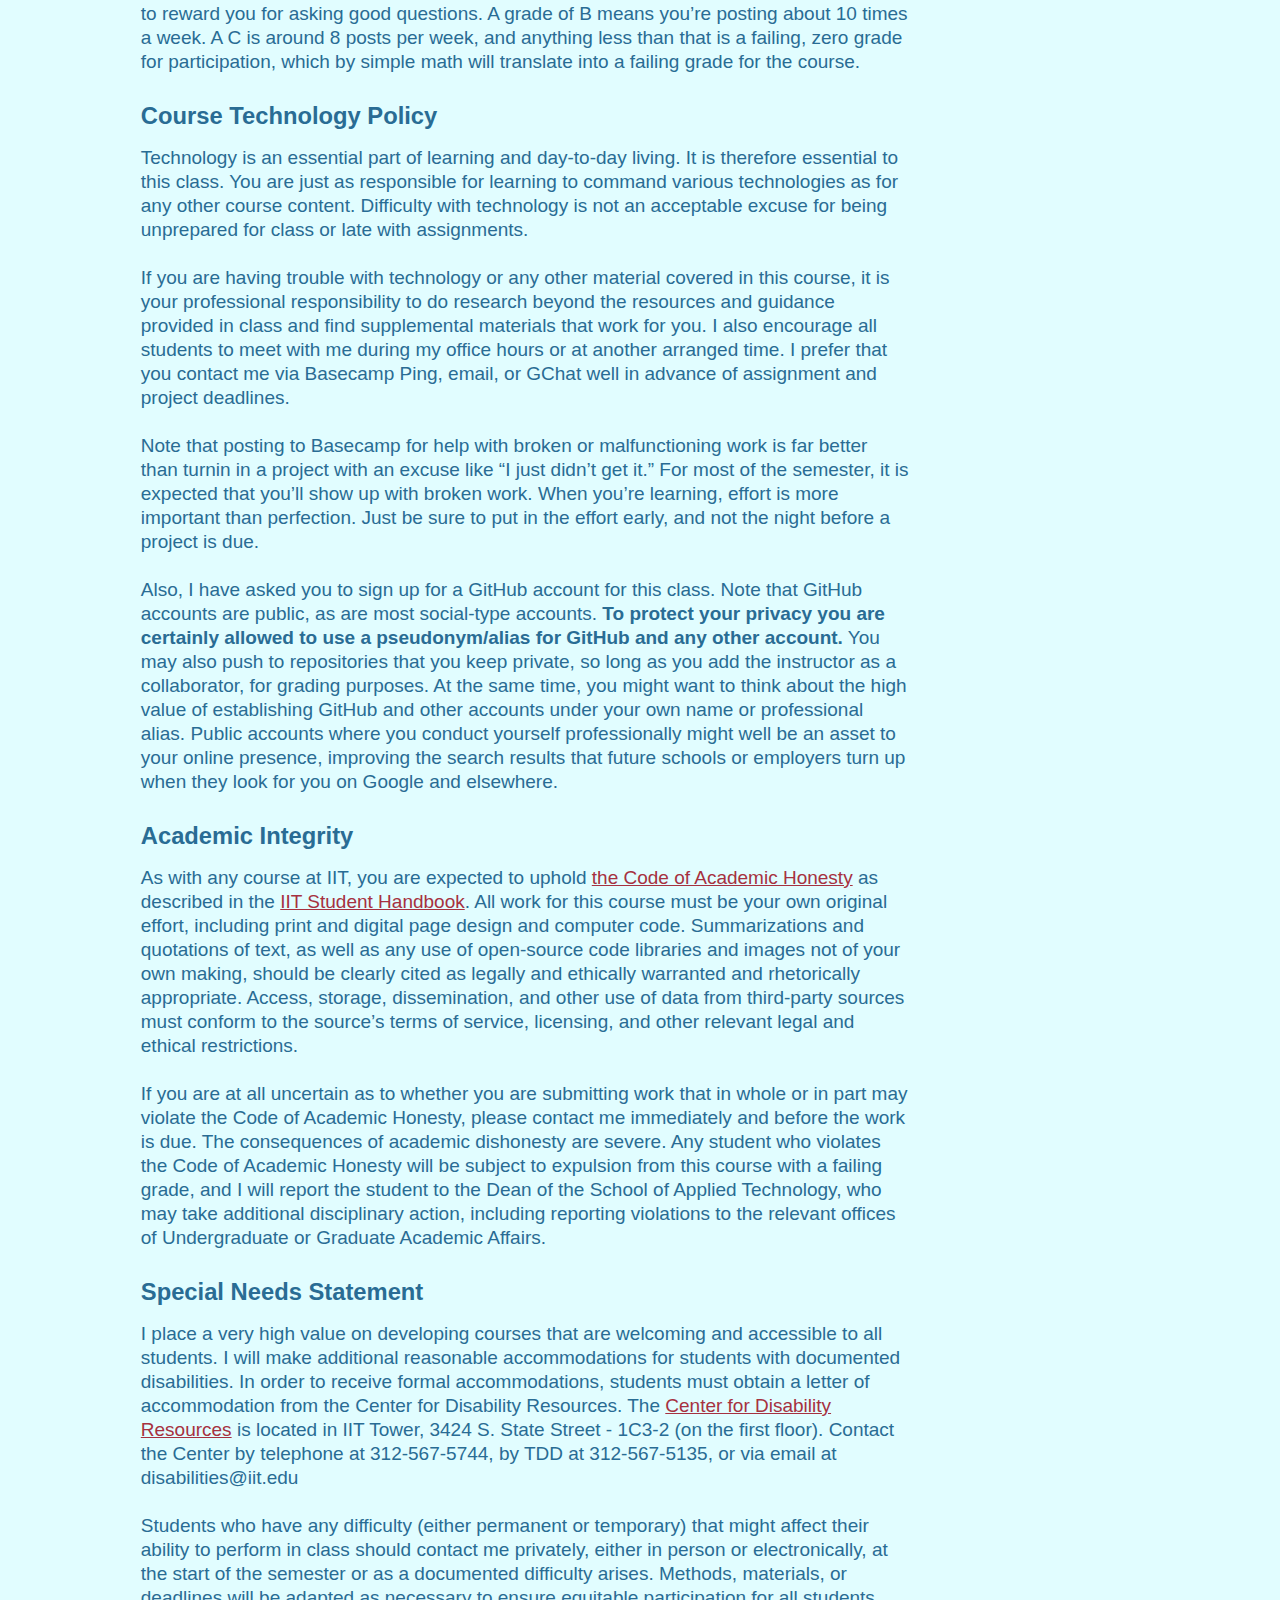
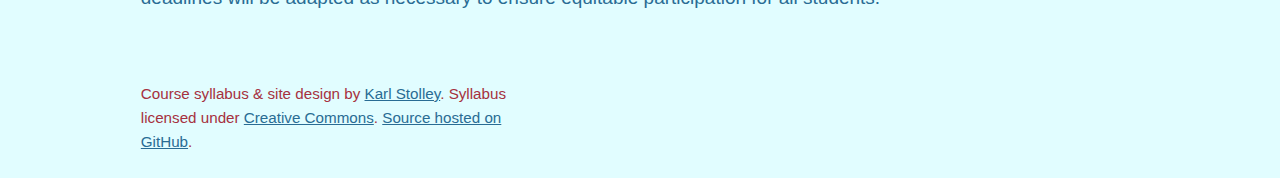
==== commit ec0babdc: "Update technology policy regarding broken work" ====
--- a/policies/index.html
+++ b/policies/index.html
@@ -38,25 +38,31 @@
     <section id="general">
       <h3>Course Description</h3>
       <p>
-        <b>From the Catalog:</b> Students in this course will learn the importance of
-        human-computer interaction design and the effectiveness of user-centered design. The
-        course will cover a survey of methods frequently used by the HCI profession, such as
-        usability testing and prototyping, as well as general design principles and how to use
-        design guidelines. A particular emphasis will be placed on usability for Web site
-        engineering, and students will apply knowledge from the field in the design and
-        construction of user-centered Web sites.
-      </p>
-      <p>
-        <b>Extended Description:</b> Additionally, this course favors a mobile-first approach to
-        web design and development, with special attention to the challenges of designing
-        touch-screen interfaces. Students will learn development methods based on prototyping and
-        rapid iteration, supported by version control and low-stakes user-testing. The design
-        principles the course will emphasize include color, material design, rich web typography,
-        and responsive grid-based page layout. Accessibility, progressive enhancement, and
-        thoughtful, thoroughly researched use of edge technologies and polyfills will be treated
-        as guiding techniques throughout the course. Student work is organized around projects of
-        varying size and scale, emphasizing the course’s hands-on, theory-grounded approach to web
-        design and development.
+        This course covers fundamental principles and methods for programmatically accessing and
+        parsing data returned by internet-available data APIs. The course guides students in
+        carefully examining the structure of API endpoints expressed as URLs and the conventions of
+        RESTful architecture. Students will learn to locate and read the documentation for data APIs
+        and gain familiarity with API documentation conventions, while also approaching
+        documentation with a  healthy degree of skepticism. Students will also engage in a thorough
+        study of three common, platform-neutral data-serialization formats: comma-separated values
+        (CSV), Extensible Markup Language (XML), and JavaScript Object Notation (JSON).
+      </p>
+      <p>
+        In anticipation of the problems of parsing API data at scale, the course emphasizes
+        approaches to non-blocking I/O through JavaScript’s growing set of asynchronous features and
+        patterns. Students will build on their existing knowledge of JavaScript to begin to write
+        next-generation JavaScript according to the ECMAScript 6, 7, and 8 specifications both in
+        the browser and server-side, in Node.js. Although JavaScript is the course’s shared
+        programming language, the overall principles of API consumption the course covers are
+        applicable to any language capable of opening remote URLs, receiving data, and parsing the
+        result.
+      </p>
+      <p>
+        Additionally, the course looks at building interfaces for end users to query API data and
+        receive useful results targeted to specific tasks or informational needs. While the course
+        emphasizes the consumption and manipulation of API data, the course concludes by looking at
+        techniques, approaches, and conventions for producing a basic data API for others to
+        consume.
       </p>
       <h3>Course Outcomes</h3>
       <p>
@@ -64,22 +70,42 @@
       </p>
       <ul>
         <li>
-          Describe the diversity of information system users and tasks, and their impact on
-          design.
-        </li>
-        <li>
-          Describe the core concepts, applicability, and cost benefits of user-centered design.
-        </li>
-        <li>
-          Demonstrate how user-centered concerns can be incorporated into system development
-          life cycles.
-        </li>
-        <li>Explain the need to evaluate system usability.</li>
-        <li>Describe and apply general principles of design.</li>
-        <li>Describe and execute touch-friendly, mobile-first responsive web design.</li>
-        <li>
-          Understand and apply core theories from human-computer interaction to web design and
-          development.
+          Recognize the conventions of API documentation, including coverage of authentication,
+          endpoints, responses, and acceptable use as governed by both professional ethics and legal
+          documents, such as terms of service
+        </li>
+        <li>
+          Programmatically access and parse API data in a variety of data-serialization formats,
+          including CSV, XML, and JSON
+        </li>
+        <li>
+          Leverage JavaScript and the asynchronous features of Node.js to consume API data and
+          deliver it in web-friendly formats
+        </li>
+        <li>
+          Effectively structure, design, and present consumed API data to serve specific user needs
+          through responsive web interfaces
+        </li>
+        <li>
+          Thoughtfully evaluate and adopt only the most standards-compliant documentation,
+          libraries, and development techniques for accessing, authenticating to, and parsing API
+          data
+        </li>
+        <li>
+          Write valid, well-formed semantic HTML; error-free, backward- and forward-compatible CSS;
+          and error-free, progressively enhanced JavaScript over HTML pages that continue to
+          function in the absence of JavaScript
+        </li>
+        <li>
+          Make use of validators, linters, and custom test suites to ensure code quality both in
+          terms of expected function and adherence to published standards and documentation
+        </li>
+        <li>
+          Effectively comment on and format source code for maximum readability
+        </li>
+        <li>
+          Track the development of a project over time and collaborate with others using version
+          control
         </li>
       </ul>
       <h3>Course Objectives</h3>
@@ -87,25 +113,36 @@
         At the conclusion of this course, successful students will be able to:
       </p>
       <ul>
-        <li>Recall, describe and apply principles of user-centered design.</li>
-        <li>Conduct task analysis &amp; apply the information to user-centered design.</li>
-        <li>Evaluate user interface designs with human subjects.</li>
-        <li>
-          Recall, explain, and apply the design principles of alignment, contrast, proximity,
-          and repetition.
-        </li>
-        <li>
-          Design and build a user-centered website applying HCI methods and good principles of
-          design.
-        </li>
-        <li>Apply color and typography in web design to optimize the interface.</li>
-        <li>
-          Engage in agile, iterative web design and development individually and in teams, supported
-          by version control.
+        <li>
+          Explain the client and server architecture of the internet and related web technologies
+          for the delivery and consumption of data APIs
+        </li>
+        <li>
+          Recognize and parse API data in common serialization formats, including CSV, XML, and JSON
+        </li>
+        <li>
+          Identify and write syntactical and semantic features of ECMAScript 6, 7, and 8, such as
+          arrow functions, block-scoped variable declarations, and template literals
+        </li>
+        <li>
+          Use Babel and other JavaScript preprocessors, compilers, and polyfills to generate
+          client-side JavaScript from next-generation ECMAScript syntax to achieve broader
+          backward-compatibility
+        </li>
+        <li>
+          Make use of asynchronous features of JavaScript, including Promises and the
+          <code>async</code>/<code>await</code> operators, to handle non-blocking I/O
+        </li>
+        <li>
+          Engage in agile, iterative development supported by version control
         </li>
         <li>
           Write useful, descriptive messages attached to granular commits in a version control
-          system.
+          system
+        </li>
+        <li>
+          Make liberal use of feature and release branches in a version-control system to enhance
+          experimentation and streamline problem-soliving
         </li>
       </ul>
     </section>
@@ -115,41 +152,43 @@
         <h4>Required Books</h4>
         <ul>
           <li>
-            Andrew, Rachel. <i>The New CSS Layout</i>. New York: A Book Apart, 2017.
-            ISBN 9781937557683 $11 (eBook)
-          </li>
-          <li>
-            Clark, Josh. <i>Designing for Touch</i>. New York: A Book Apart, 2015.
-            ISBN 9781937557287 $11 (eBook)
-          </li>
-          <li>
-            Krug, Steven. <i>Don't Make Me Think, Revisited: A Common Sense Approach to Web
-            Usability</i>, 3rd ed. Berkeley, CA: New Riders, 2014. ISBN 9780321965516 $36 (eBook)
-          </li>
-          <li>
-            Lupton, Ellen. <i>Thinking with Type: A Critical Guide for Designers, Writers, Editors,
-            &amp; Students</i>. 2nd ed. New York: Princeton Architectural Press, 2010.
-            ISBN 9781568989693 $25 (paperback)
-          </li>
-          <li>
-            Marcotte, Ethan. <i>Responsive Design: Patterns and Principles</i>. New York: A Book
-            Apart, 2015. ISBN 9781937557331 $11 (eBook)
-          </li>
-          <li>
-            Other readings linked from the course calendar and otherwise made available
-            electronically
+            Haverbeke, Marijn. <cite>Eloquent JavaScript</cite>. 3rd ed. No Starch Press.
+            <a href="http://eloquentjavascript.net">Available on the web</a> in multiple electronic
+            formats.
+          </li>
+          <li>
+            Subramaniam, Venkat. <cite>Rediscovering JavaScript: Master ES6, ES7, and ES8</cite>.
+            Pragmatic Bookshelf. $24.95 (beta eBook; must be bought directly from
+            <a href="https://pragprog.com/book/ves6/rediscovering-javascript">Pragmatic Bookshelf</a>).
+            ISBN 9781680505467
+          </li>
+          <li>
+            Wilson, Jim R.
+            <cite>Node.js 8 the Right Way: Practical, Server-Side JavaScript that Scales</cite>.
+            Pragmatic Bookshelf. $19.95 (eBook). ISBN 9781680501957
+          </li>
+        </ul>
+        <h4>Recommended Books</h4>
+        <ul>
+          <li>
+            Morgan, Joe. <cite>Simplifying JavaScript: Writing Modern JavaScript with ES5, ES6, and
+            Beyond</cite>. Pragmatic Bookshelf. $25.95 (eBook). ISBN 9781680502886
+          </li>
+          <li>
+            Swicegood, Travis. <cite>Pragmatic Version Control Using Git</cite>. Pragmatic Bookshelf.
+            $25.00 (eBook). ISBN 9781934356159
           </li>
         </ul>
         <p class="note">
-          <b>My policy for assigning books:</b> they are all required in the edition indicated; the
-          total retail pricetag for the entire course should be less than $100 (this one is $94 on
-          the high end, assuming you opt for the eBook or paperback formats indicated below); and
-          each book should be worthy of a place on your bookshelf or electronic device of choice
-          long after the class has ended.
+          <b>My policy for assigning books:</b> Required Books are all required in the edition
+          indicated; the total retail pricetag for the entire course should be less than $100 (this
+          one is $95 on the high end, assuming you opt for the electronic formats, including the
+          Recommended Books); and each book should be worthy of a place on your bookshelf or
+          electronic device of choice long after the class has ended.
         </p>
         <p class="note">
           I want to help you build your professional library while also being sensitive to your
-          personal finances. While many things about the <a href="../">course calendar</a> will
+          personal finances. While many things about the <a href="../">course calendar</a> may
           change, the reading schedule will not. I invite you to hold off on purchasing specific
           books until closer to the time that we read them.
         </p>
@@ -159,7 +198,6 @@
         <ul>
           <li>A blank, bound paper sketchbook of 100 pages or more</li>
           <li>An email account that you check regularly</li>
-          <li>A Dropbox, Google Drive, or other cloud-storage account</li>
           <li>A browser- or cloud-based bookmarking scheme to aid your information management</li>
           <li>
             A Basecamp account (invite will arrive via email); Basecamp, not Blackboard, will be
@@ -170,12 +208,10 @@
             <a href="technology-policy">course technology policy</a> below)
           </li>
           <li>
-            The domain of your name (e.g., karlstolley.com belongs to the instructor) or, if privacy
-            is a concern, the domain for your public alias
-          </li>
-          <li>
-            A personal computer, ideally Unix-based (Linux, BSD, OS X), with the following
-            software installed:
+            A personal computer, running a Unix-based operating system, such as Linux, BSD, or
+            MacOS. A Linux running virtualized on Windows is fine, but Windows itself is not—you
+            will need access to a variety of dev tools that are hard to come by on Windows. Your
+            computer should also have the following software installed:
             <ul>
               <li>
                 A plain-text editor capable of syntax highlighting; set up to use UTF-8/Unicode
@@ -185,11 +221,6 @@
               <li>Firefox Developer Edition (free)</li>
               <li>Git (free)</li>
               <li>Node.js (free)</li>
-              <li>Image-editing software (such as the free and open-source GIMP)</li>
-              <li>
-                As many different browsers as your operating system supports (e.g., Chrome, Opera,
-                Firefox, Vivaldi; all free)
-              </li>
             </ul>
           </li>
         </ul>
@@ -198,11 +229,10 @@
     <section id="grading">
       <h3>Grading Policy</h3>
       <ul>
-        <li>Project 1: 20pts</li>
-        <li>Project 2: 20pts</li>
-        <li>Project 3: 20pts</li>
-        <li>Production Problems: 20pts</li>
-        <li>Basecamp Participation: 20pts</li>
+        <li>Project 1: 10pts</li>
+        <li>Project 2: 15pts</li>
+        <li>Weekly Problems: 25pts</li>
+        <li>Basecamp Participation: 50pts</li>
         <li>TOTAL: 100pts</li>
       </ul>
       <p>A = 90+ pts; B = 80-89pts; C = 70-79pts; D = 60-69pts; E =&lt; 59 pts</p>
@@ -234,38 +264,32 @@
       <h3>Assignment Submission</h3>
       <p>
         All major projects for this course will be submitted via email to the instructor, at
-        karl.stolley@gmail.com, as will your initial Production Problem (thereafter, the instructor
-        will directly check your fork of the Production Problems repository for your work).
+        karl.stolley@gmail.com, as will your initial Weekly Problem (thereafter, the instructor
+        will directly check your fork of the Weekly Problems repository for your work).
         Emails should <b>not</b> include email attachments, but rather URLs pointing to your
-        project’s Git repository or, for certain assignments as indicated, Dropbox Share URLs.
-        Examples will be demonstrated in class.
-      </p>
-      <p>
-        <b>All HTML in project and Production Problem submissions must pass validation</b> with the
-        <a href="https://validator.w3.org/">W3C HTML validator</a>. Any work whose HTML does not
-        validate will receive a zero-point, failing grade. In the unlikely event that you discover
-        a validation error or warning that is a genuine bug in the validator, you must acknowledge
-        that bug in the email that accompanies your project, and point to the relevant
-        documentation, such as specifications or an existing reputable bug report, that your source
-        is in fact correct. Get in the habit early of validating your HTML each time before you
-        commit your work to Git.
+        project’s Git repository. Examples will be shared on Basecamp.
       </p>
       <h3>Late Work</h3>
       <p>
         I do not accept late work. All work must be submitted before the date and time specified in
-        each project description. <b>My deadlines, including for draft work, are no different than
-        test dates in classes that have tests.</b> Treat them accordingly. Weekly work is due before
-        the start of the first class meeting each week.
+        each project description. Weekly Problems are due Sunday nights. <b>My deadlines, including
+        for draft work, are no different from exam dates in classes that have exams.</b> Treat them
+        accordingly.
       </p>
       <h3>Participation</h3>
       <p>
-        Your active participation in class and in online discussions and chats is required both for
-        your own success in the class, and for the success of the class as a whole. I do not give
-        reading quizzes, but I assign a lot of reading. And I expect you to be prepared to discuss
-        that reading, especially on Basecamp. A participation grade of A means you're posting an
-        average of 3 or more times per week, and that your posts include good questions. A grade of
-        B means you're posting 1-2 times a week. A C is a post per week, and anything less than that
-        is a failing, zero grade for participation.
+        <b>This is a discussion-based course. There is no lecture component or videos.</b> Your
+        active participation in reading, problem, and project discussions is required both for your
+        own success in the class, and for the success of the class as a whole: 50% of your grade is
+        based on your participation in discussions. I do not give reading quizzes, but I assign a
+        lot of reading. And I expect you to be prepared to discuss that reading all week long on
+        Basecamp. A participation grade of A means you’re posting an average of 12 or more times per
+        week, and that your posts include both discussion threads that you initiate, and comments on
+        threads initiated by other students and the instructor. While in most classes you're
+        probably encouraged to come up with good answers, this class is equally weighted to reward
+        you for asking good questions. A grade of B means you’re posting about 10 times a week. A C
+        is around 8 posts per week, and anything less than that is a failing, zero grade for
+        participation, which by simple math will translate into a failing grade for the course.
       </p>
     </section>
     <section id="technology-policy">
@@ -285,11 +309,11 @@
         and project deadlines.
       </p>
       <p>
-        Note that coming to class with broken or malfunctioning work is far better than showing
-        up with nothing but an excuse like “I just didn’t get it.” For most of the semester, it
+        Note that posting to Basecamp for help with broken or malfunctioning work is far better than
+        turnin in a project with an excuse like “I just didn’t get it.” For most of the semester, it
         is expected that you’ll show up with broken work. When you’re learning, effort is more
-        important than perfection. Just be sure to put in the effort early, and not the night
-        before a project is due.
+        important than perfection. Just be sure to put in the effort early, and not the night before
+        a project is due.
       </p>
       <p>
         Also, I have asked you to sign up for a GitHub account for this class. Note that GitHub
--- a/screen.css
+++ b/screen.css
@@ -31,7 +31,7 @@
     http://www.modularscale.com/?19&px&1.25
   */
   font-size: 1.1875em; /* 19 / 16px */
-  line-height: 1.1578947368em; /* 22 / 19px = 1.1578947368 */
+  line-height: 1.2631578947em; /* 24 / 19px = 1.2631578947 */
   font-family: "Camphor W04", Verdana, Helvetica, Arial, sans-serif;
   color: #296c94; /* blue */
   background: #e1fdff;
@@ -45,17 +45,17 @@
 }
 h3 {
   font-size: 1.25em; /* 23.75 / 19 = 1.25 */
-  line-height: 1.3894736842em; /* 33 / 23.75 = 1.3894736842 */
+  line-height: 1.5157894737em; /* 36 / 23.75 = 1.5157894737 */
 }
 h4 {
   font-size: 0.8em; /* 15.2px / 19px */
-  line-height: 1.4473684211em; /* 22 / 15.2px = 1.4473684211 */
-  padding-bottom: 0.7236842105em; /* 11 / 15.2 = 0.7236842105 */
+  line-height: 1.5789473684em; /* 24 / 15.2px = 1.5789473684 */
+  padding-bottom: 0.7894736842em; /* 12 / 15.2 = 0.7894736842 */
   text-transform: uppercase;
 }
 
 p {
-  padding-bottom: 1.1578947368em;
+  padding-bottom: 1.2631578947em;
 }
 
 ul {
@@ -69,27 +69,27 @@
   counter-reset: enum;
 }
 ol, ul, li {
-  padding-bottom: 0.5789473684em; /* 11 / 19 = 0.5789473684 */
+  padding-bottom: 0.6315789474em; /* 12 / 19 = 0.6315789474 */
 }
 
 ol ol,
 ol ul,
 ul ul,
 ul ol {
-  padding-top: 0.5789473684em; /* 11 / 19 = 0.5789473684 */
+  padding-top: 0.6315789474em; /* 12 / 19 = 0.6315789474 */
   padding-bottom: 0;
 }
 
 li ol,
 li ul {
-  padding-left: 1.1578947368em; /* 22 / 19px = 1.1578947368 */
+  padding-left: 1.2631578947em; /* 24 / 19px = 1.2631578947 */
 }
 
 ol > li::before {
   counter-increment: enum;
   content: counter(enum) ". ";
   position: absolute;
-  margin-left: -1.1578947368em; /* 22 / 19px = 1.1578947368 */
+  margin-left: -1.2631578947em; /* 24 / 19px = 1.2631578947 */
   font-weight: bold;
 }
 
@@ -109,7 +109,7 @@
 }
 
 header {
-  padding-bottom: 1.1578947368em; /* 22 / 19px = 1.1578947368 */
+  padding-bottom: 1.2631578947em; /* 24 / 19px = 1.2631578947 */
 }
 
 header small {
@@ -119,24 +119,24 @@
 /* Layout Styles */
 #header {
   position: relative;
-  padding-top: 3.4736842105em; /* 66 / 19 = 3.4736842105 */
+  padding-top: 3.7894736842em; /* 72 / 19 = 3.7894736842 */
 }
 #header small,
 #nav-menu a {
   display: block;
   position: absolute;
   top: 0;
-  left: 0.5789473684em; /* 11 / 19 = 0.5789473684 */
-  padding-top: 0.5789473684em; /* 11 / 19 = 0.5789473684 */
-  padding-bottom: 0.5789473684em; /* 11 / 19 = 0.5789473684 */
+  left: 0.6315789474em; /* 12 / 19 = 0.6315789474 */
+  padding-top: 0.6315789474em; /* 12 / 19 = 0.6315789474 */
+  padding-bottom: 0.6315789474em; /* 12 / 19 = 0.6315789474 */
   font-weight: bold;
 }
 #nav-menu a {
   left: auto;
-  top: 0.2894736842em; /* 5.5 / 19 = 0.2894736842em */
-  right: 0.2894736842em; /* 5.5 / 19 = 0.2894736842em */
-  padding: 0.2894736842em; /* 5.5 / 19 = 0.2894736842em */
-  border-radius: 0.2894736842em; /* 5.5 / 19 = 0.2894736842em */
+  top: 0.3157894737em; /* 6 / 19 = 0.3157894737em */
+  right: 0.3157894737em; /* 6 / 19 = 0.3157894737em */
+  padding: 0.3157894737em; /* 6 / 19 = 0.3157894737em */
+  border-radius: 0.3157894737em; /* 6 / 19 = 0.3157894737em */
   font-weight: normal;
   text-transform: uppercase;
   background: #a63140;
@@ -144,7 +144,7 @@
 }
 .week h4 a {
   display: inline-block;
-  padding: 0.1809210526em 0.3618421053em; /* 5.5 / 15.2 = 0.2894736842em; 2.75 / 15.2 = 0.1809210526 */
+  padding: 0.1973684211em 0.3157894737em; /* 6 / 19 = 0.3157894737em; 3 / 15.2 = 0.1973684211 */
   margin-left: 0.3618421053em;
   border-radius: 0.3618421053em; /* 5.5 / 15.2 = 0.2894736842em */
   font-weight: normal;
@@ -165,7 +165,7 @@
 #links,
 #instructor,
 #footer {
-  padding-top: 2.3157894737em; /* 44 / 19 = 2.3157894737 */
+  padding-top: 2.5263157895em; /* 48 / 19 = 2.5263157895 */
 }
 
 
@@ -174,19 +174,19 @@
   text-decoration: none;
 }
 #header a small {
-  color: #201a1f;
+  color: #a63140; /* red */
 }
 #header h1,
 #header .tagline,
 #footer {
-  color: #2c2429;
+  color: #a63140; /* red */
 }
 
 #content h2 {
   font-weight: normal;
   font-size: 1.9531052632em; /* 37.109 / 19 = 1.9531052632 */
-  line-height: 1.1856961923em; /* 44 / 37.109 = 1.1856961923 */
-  padding-bottom: 0.5928480961em; /* 22 / 37.109 = 0.5928480961 */
+  line-height: 1.2934867552em; /* 48 / 37.109 = 1.2934867552 */
+  padding-bottom: 0.6467433776em; /* 24 / 37.109 = 0.6467433776 */
 }
 .assigned h3 {
   font-size: inherit;
@@ -195,10 +195,10 @@
 #policies h3,
 #links h3,
 #instructor h3 {
-  padding-bottom: 0.4631578947em; /* 11 / 23.75 = 0.4631578947 */
+  padding-bottom: 0.5052631579em; /* 12 / 23.75 = 0.5052631579 */
 }
 h3 + small {
-  padding-bottom: 0.5789473684em; /* 11 / 19 = 0.5789473684 */
+  padding-bottom: 0.6315789474em; /* 12 / 19 = 0.6315789474 */
 }
 
 
@@ -207,8 +207,13 @@
 .note,
 #footer p {
   font-size: 0.8em; /* 15.2px / 19px */
-  line-height: 1.4473684211em; /* 22 / 15.2px = 1.4473684211 */
-  padding-bottom: 1.4473684211em;
+  line-height: 1.5789473684em; /* 24 / 15.2px = 1.5789473684 */
+  padding-bottom: 1.5789473684em;
+}
+
+.tagline a,
+#footer a {
+  color: #296c94; /* blue */
 }
 
 .nav,
@@ -219,8 +224,8 @@
 
 .nav a {
   display: block;
-  padding: 0.2894736842em; /* 5.5 / 19 = 0.2894736842em */
-  border-radius: 0.2894736842em;
+  padding: 0.3157894737em; /* 6 / 19 = 0.3157894737em */
+  border-radius: 0.3157894737em;
   text-align: center;
   background: #a63140;
   color: #ffd58e;
@@ -244,20 +249,20 @@
 }
 
 .week .assigned {
-  padding: 1.1578947368em; /* 22 / 19px = 1.1578947368 */
-  padding-left: 1.7368421053em; /* 33 / 19 = 1.7368421053 */
+  padding: 1.2631578947em; /* 24 / 19px = 1.2631578947 */
+  padding-left: 1.8947368421em; /* 36 / 19 = 1.8947368421 */
   padding-bottom: 0;
   background-color: rgba(41,108,148,.2); /* dark blue shade */
 }
 .week + .week {
-  margin-top: 2.3157894737em; /* 44 / 19 */
+  margin-top: 2.5263157895em; /* 48 / 19 */
 }
 
 .button .toggle {
   display: block;
-  margin-top: 1.1578947368em; /* 22 / 19px = 1.1578947368 */
-  padding: 0.2894736842em; /* 5.5 / 19 = 0.2894736842em */
-  border-radius: 0.2894736842em; /* 5.5 / 19 = 0.2894736842em */
+  margin-top: 1.2631578947em; /* 24 / 19px = 1.2631578947 */
+  padding: 0.3157894737em; /* 6 / 19 = 0.3157894737em */
+  border-radius: 0.3157894737em; /* 6 / 19 = 0.3157894737em */
   width: 50%;
   text-decoration: none;
   text-align: center;
@@ -275,7 +280,7 @@
   transition: height .2s ease-out;
 }
 .js .is-expanded .nav {
-  height: 11.5789473684em; /* 220 / 19 = 11.5789473684em */
+  height: 15.1578947368em; /* (12 gridlines) 288 / 19 = 15.1578947368em */
 }
 .js .is-expanded #nav-menu a {
   background: inherit;
@@ -296,19 +301,19 @@
 /* 660px / 16 = 37.5em */
 @media screen and (min-width: 41.25em) {
   #header {
-    padding-top: 4.6315789474em; /* 88 / 19 = 4.6315789474 */
+    padding-top: 5.0526315789em; /* 96 / 19 = 5.0526315789 */
   }
   #content h2 {
-    padding-top: 1.1856961923em; /* 44 / 37.109 = 1.1856961923 */
+    padding-top: 1.2934867552em; /* 48 / 37.109 = 1.2934867552 */
   }
   .nav {
     position: absolute;
-    right: 0.2894736842em; /* 5.5 / 19 = 0.2894736842em */;
-    top: 0.2894736842em; /* 5.5 / 19 = 0.2894736842em */;
+    right: 0.3157894737em; /* 6 / 19 = 0.3157894737em */
+    top: 0.3157894737em; /* 6 / 19 = 0.3157894737em */
   }
   .nav li {
     float: left;
-    margin-left: 0.2894736842em; /* 5.5 / 19 = 0.2894736842em */
+    margin-left: 0.3157894737em; /* 6 / 19 = 0.3157894737em */
   }
   .flexbox .nav {
     display: flex;
@@ -318,7 +323,7 @@
   }
   .js .nav {
     height: auto;
-    padding-bottom: 0.5789473684em; /* 11 / 19 = 0.5789473684 */
+    padding-bottom: 0.6315789474em; /* 12 / 19 = 0.6315789474 */
     overflow-y: auto;
   }
   .js body::after {
@@ -353,8 +358,8 @@
   }
   .week > header {
     clear: both;
-    padding-top: 1.1578947368em; /* 22 / 19px = 1.1578947368 */
-    padding-bottom: 1.1578947368em; /* 22 / 19px = 1.1578947368 */
+    padding-top: 1.2631578947em; /* 24 / 19px = 1.2631578947 */
+    padding-bottom: 1.2631578947em; /* 24 / 19px = 1.2631578947 */
   }
   #calendar.cssgrid .is-visible .extended {
     display: grid; /* Yuck, yuck, yuck */
@@ -365,7 +370,7 @@
     grid-template-areas:
     "header header"
     "agenda assigned";
-    grid-column-gap: 1.1578947368em; /* 22 / 19px = 1.1578947368 */
+    grid-column-gap: 1.2631578947em; /* 24 / 19px = 1.2631578947 */
   }
   .cssgrid .week > header {
     grid-area: header;
@@ -376,7 +381,7 @@
     width: auto;
   }
   .meeting {
-    padding-bottom: 1.7368421053em; /* 33 / 19 = 1.7368421053 */
+    padding-bottom: 1.8947368421em; /* 36 / 19 = 1.8947368421 */
   }
   .cssgrid .week .assigned {
     grid-area: .assigned;
@@ -388,7 +393,7 @@
     grid-template-areas:
       "header header header"
       "course tools references";
-    grid-column-gap: 1.7368421053em; /* 33 / 19px = 1.7368421053 */
+    grid-column-gap: 1.8947368421em; /* 36 / 19 = 1.8947368421 */
   }
   .cssgrid header {
     grid-area: header;
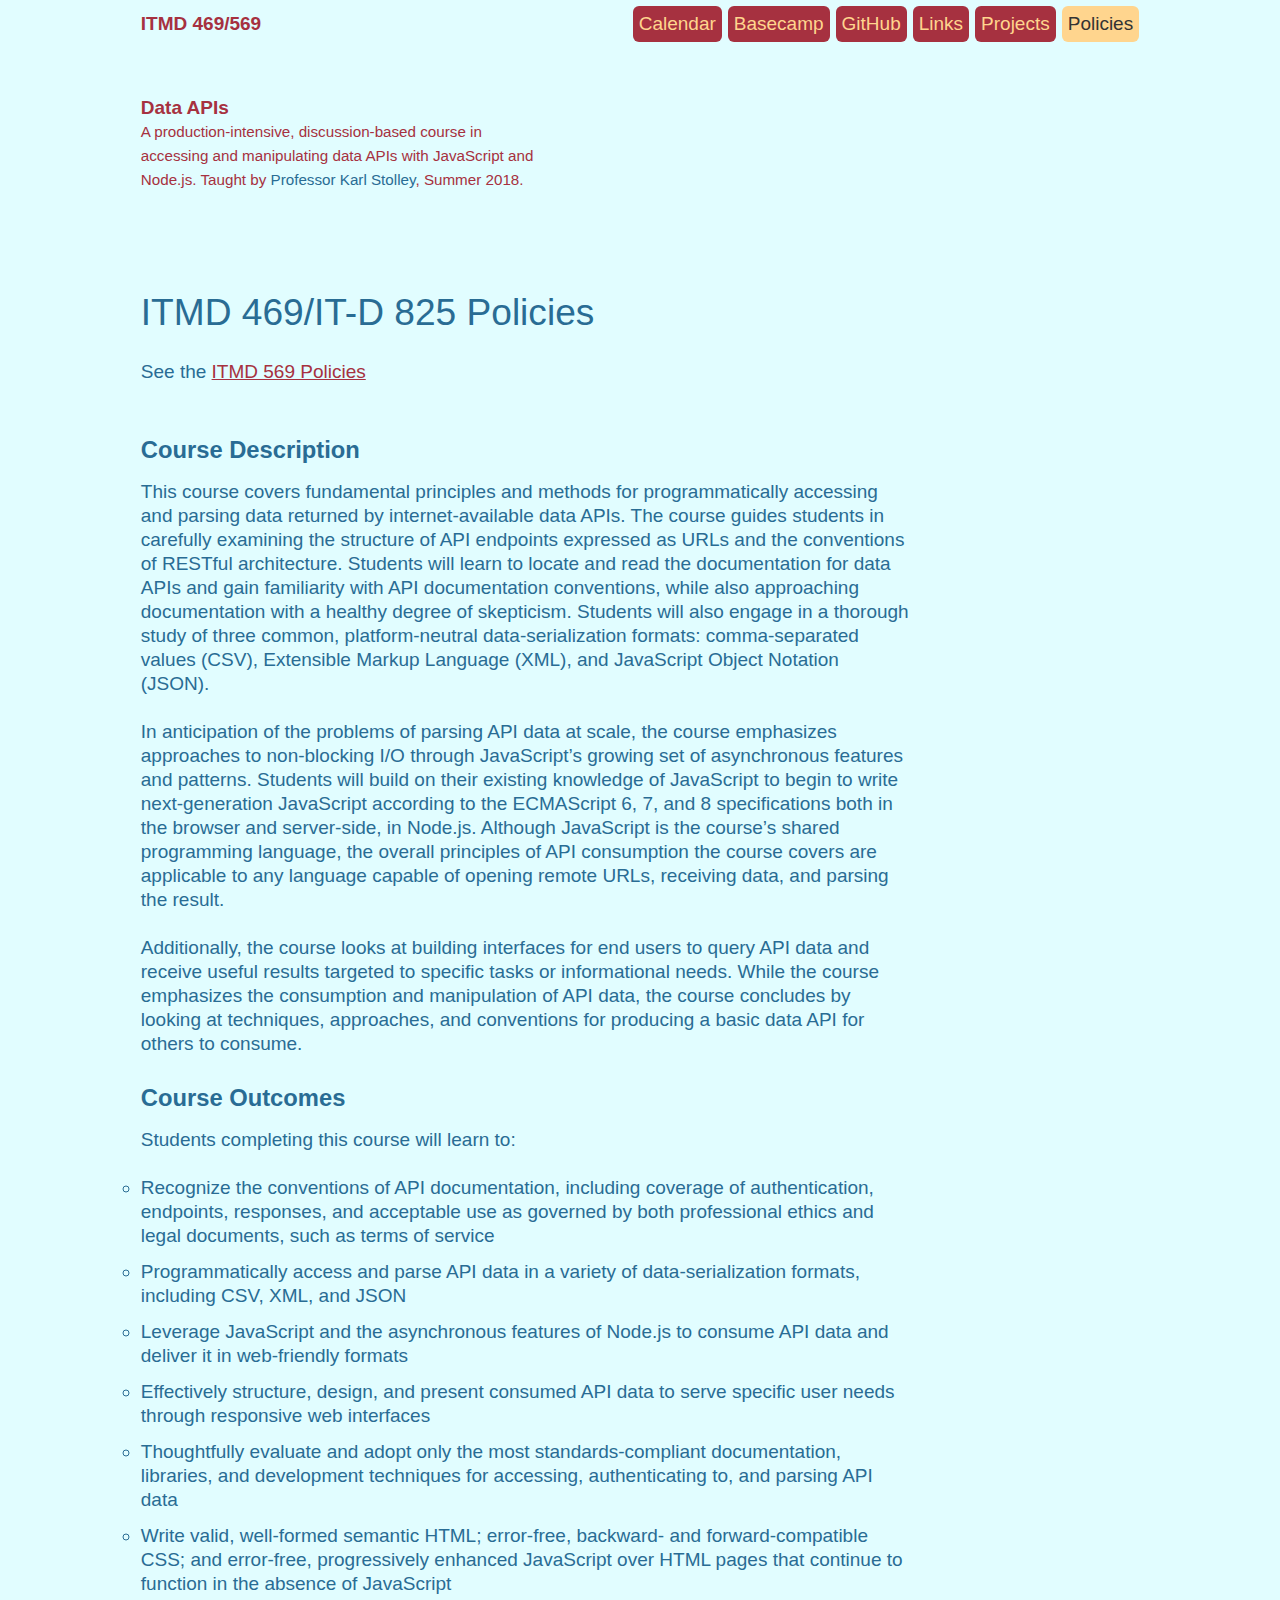
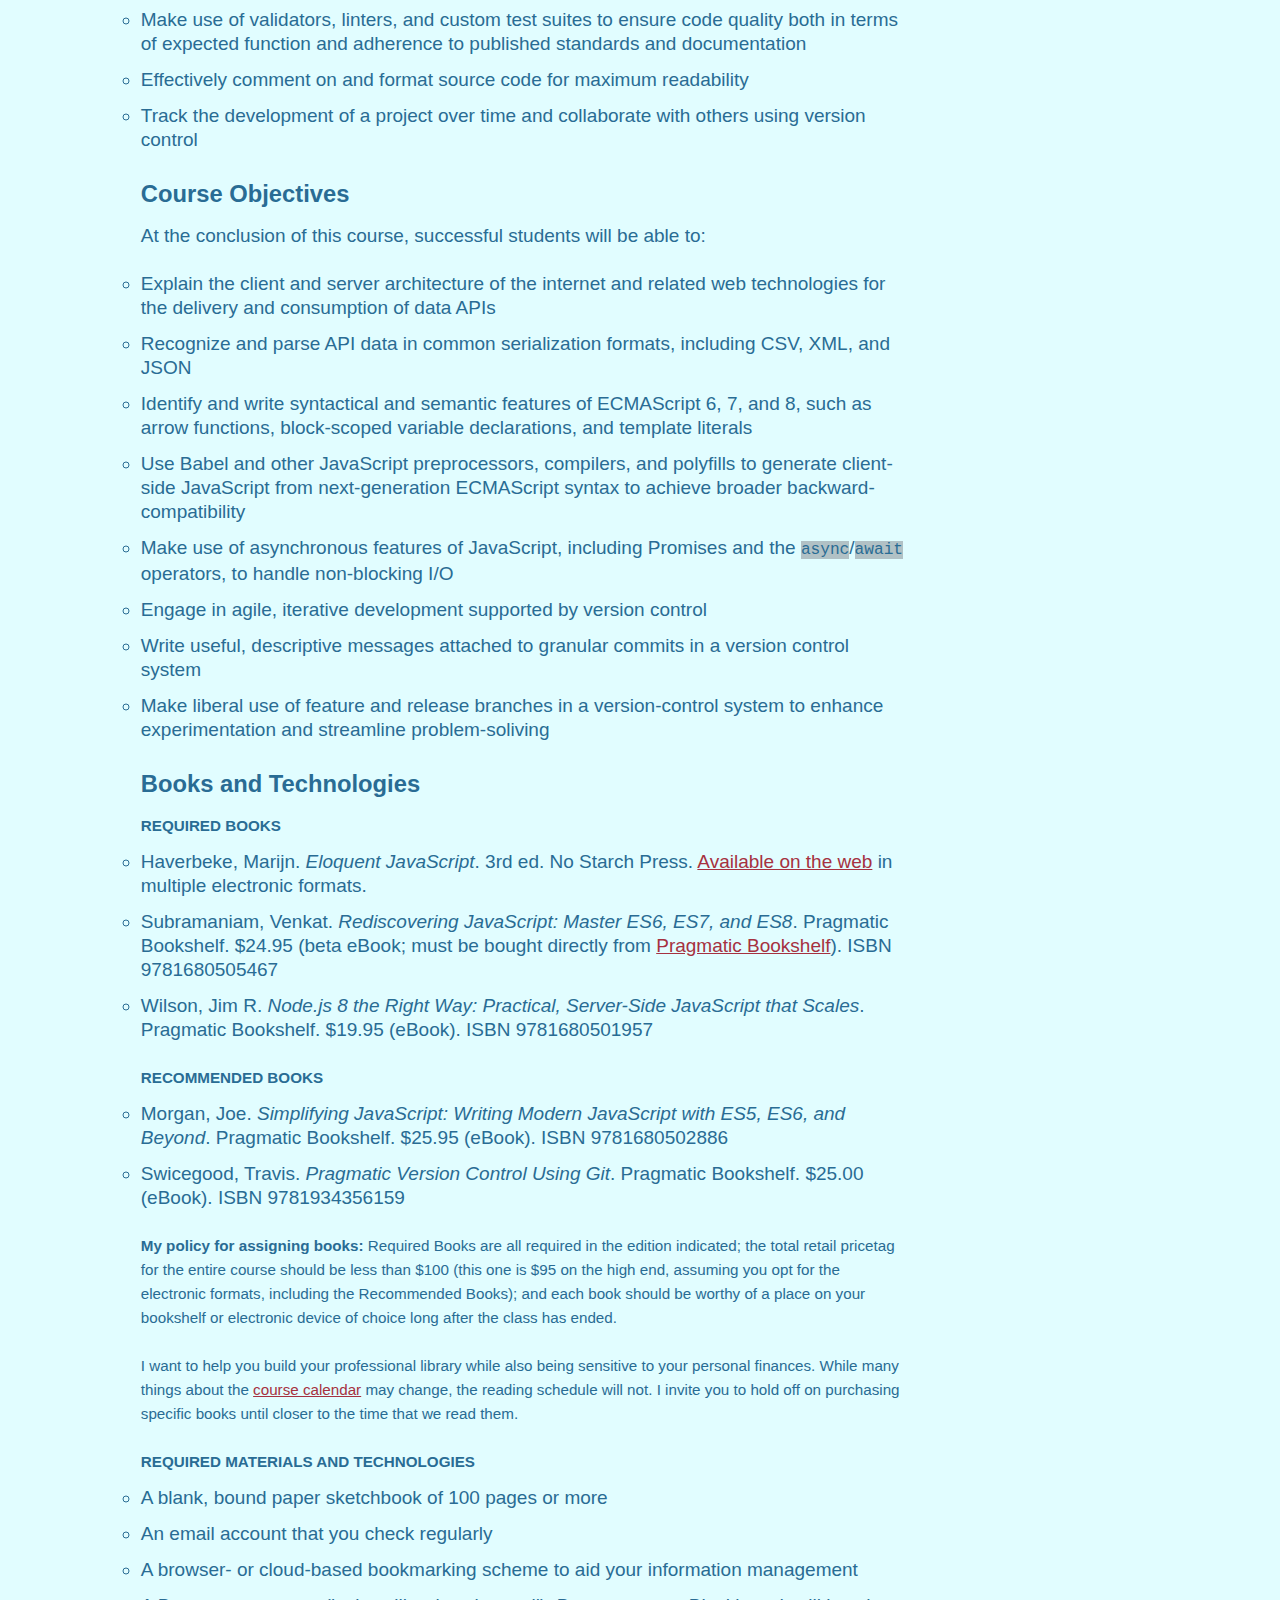
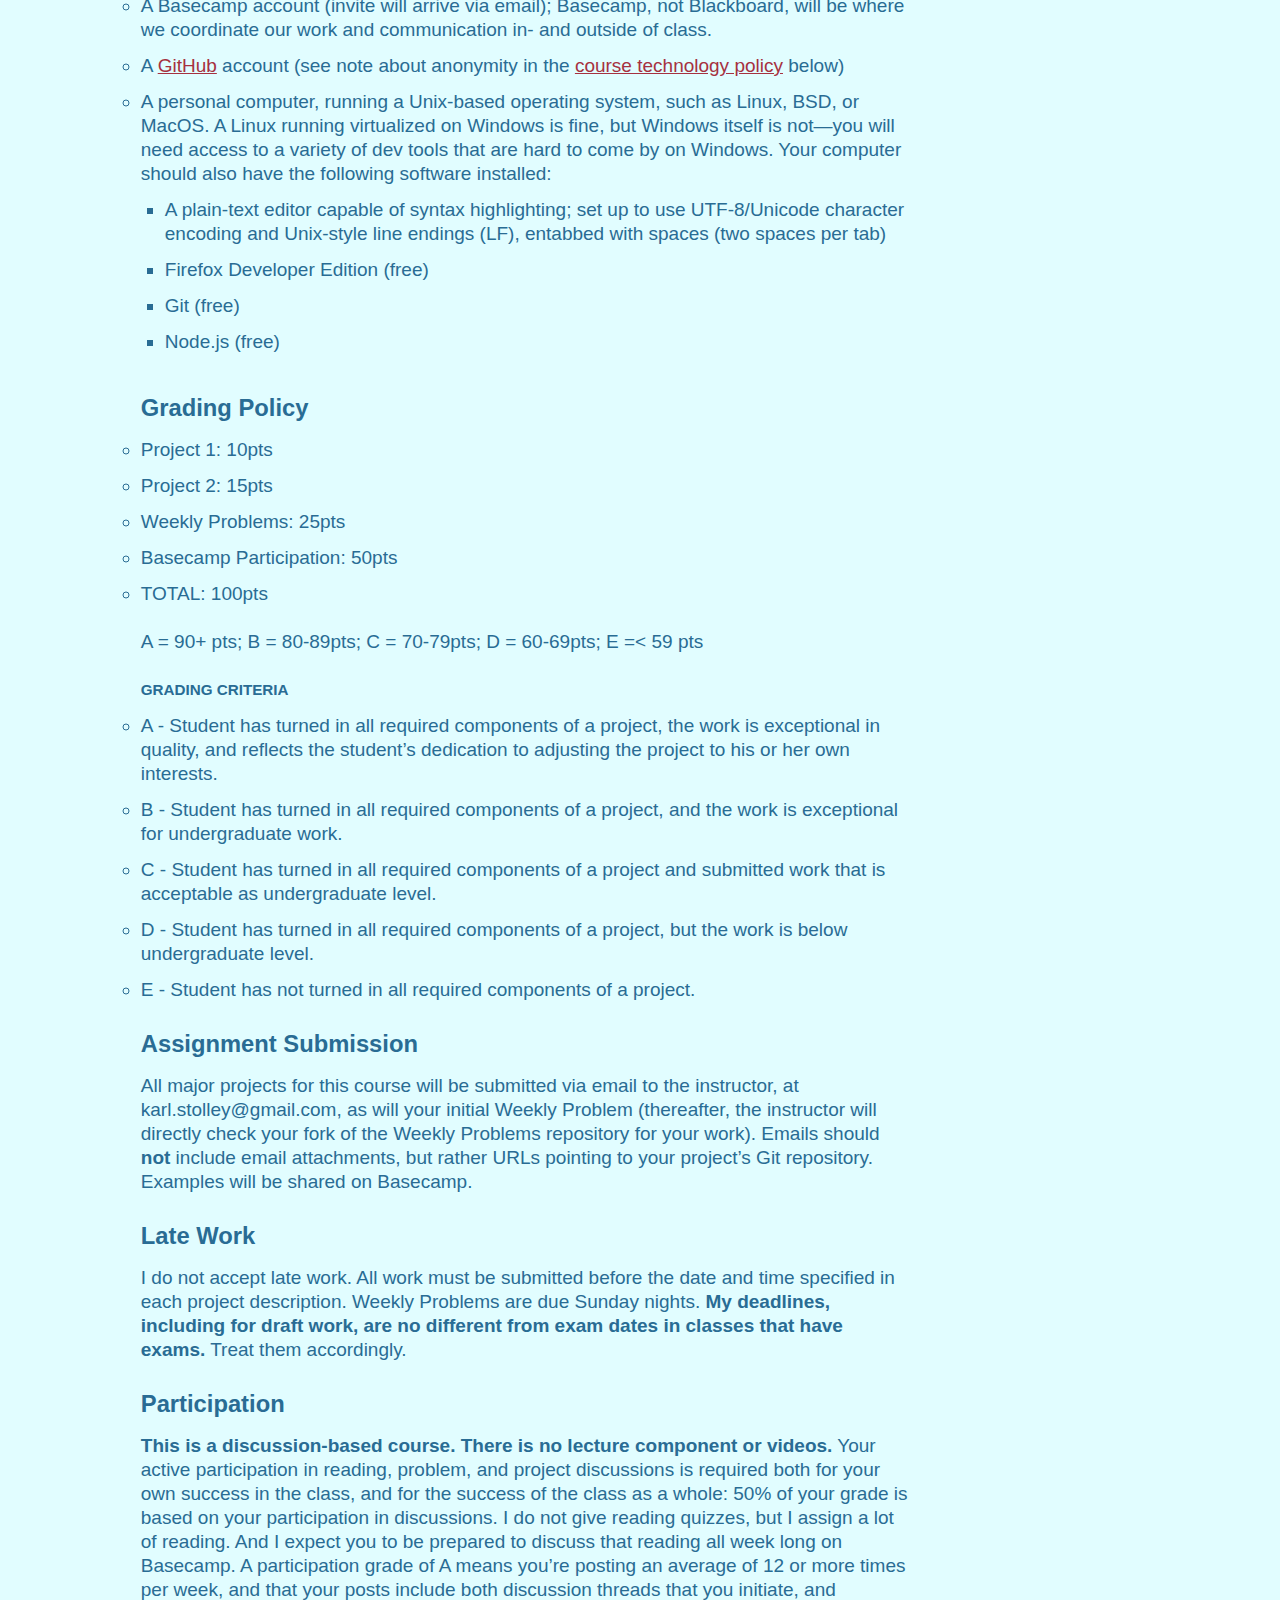
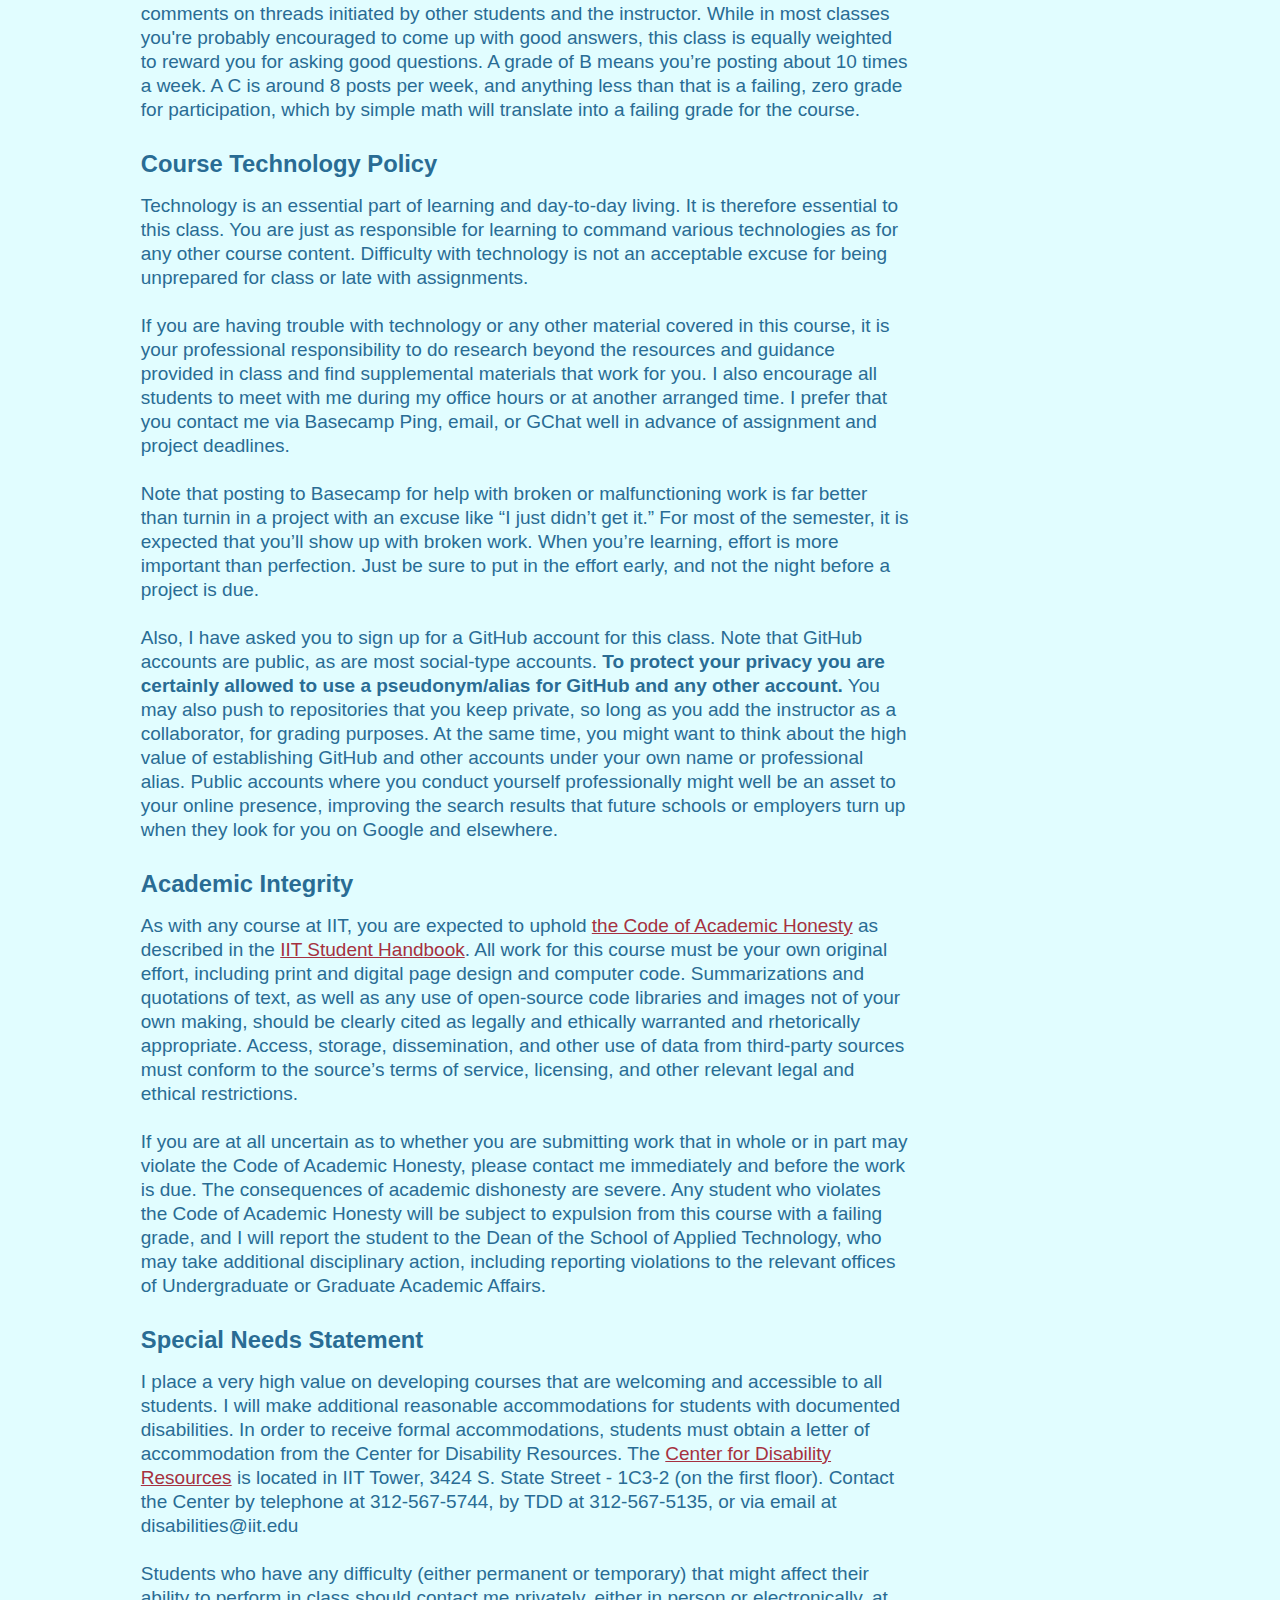
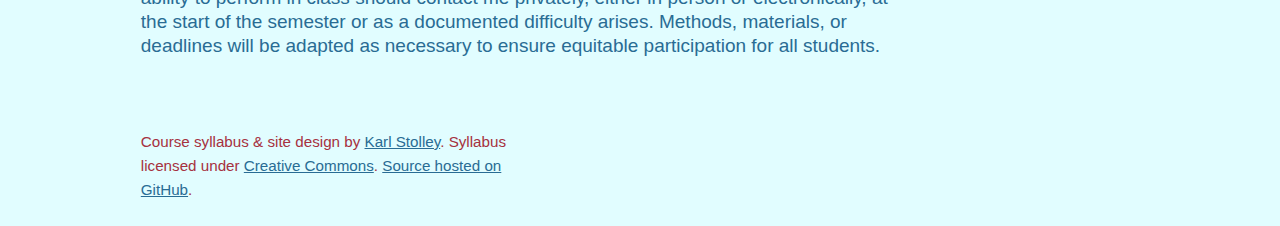
==== commit be4bd6d6: "Replace karlstolley.com references with stolley.co" ====
--- a/policies/index.html
+++ b/policies/index.html
@@ -2,13 +2,13 @@
 <html lang="en" id="policies">
 <head>
   <meta charset="utf-8" />
-  <title>ITMD 469/569: Data APIs</title>
+  <title>ITMD 469 Policies</title>
   <meta name="viewport" content="width=device-width, initial-scale=1.0, shrink-to-fit=no" />
   <link rel="stylesheet" href="../screen.css" media="screen" />
 </head>
 <body>
 <header id="header">
-  <a href="https://courses.karlstolley.com/summer-apis/" rel="home">
+  <a href="https://courses.stolley.co/summer-apis/" rel="home">
     <small>ITMD 469/569</small>
     <h1>
       Data APIs
@@ -33,7 +33,8 @@
 <main id="content">
   <article class="primary">
     <header>
-      <h2>Policies</h2>
+      <h2>ITMD 469/IT-D 825 Policies</h2>
+      <p>See the <a href="569/">ITMD 569 Policies</a></p>
     </header>
     <section id="general">
       <h3>Course Description</h3>
@@ -374,7 +375,7 @@
 </main>
 <footer id="footer">
   <p class="fineprint">
-    Course syllabus &amp; site design by <a href="https://karlstolley.com/">Karl Stolley</a>.
+    Course syllabus &amp; site design by <a href="https://stolley.co/">Karl Stolley</a>.
     Syllabus licensed under
     <a href="http://creativecommons.org/licenses/by/4.0/" rel="license">Creative Commons</a>.
     <a id="github" href="https://github.com/karlstolley/summer-apis">Source hosted on GitHub</a>.
